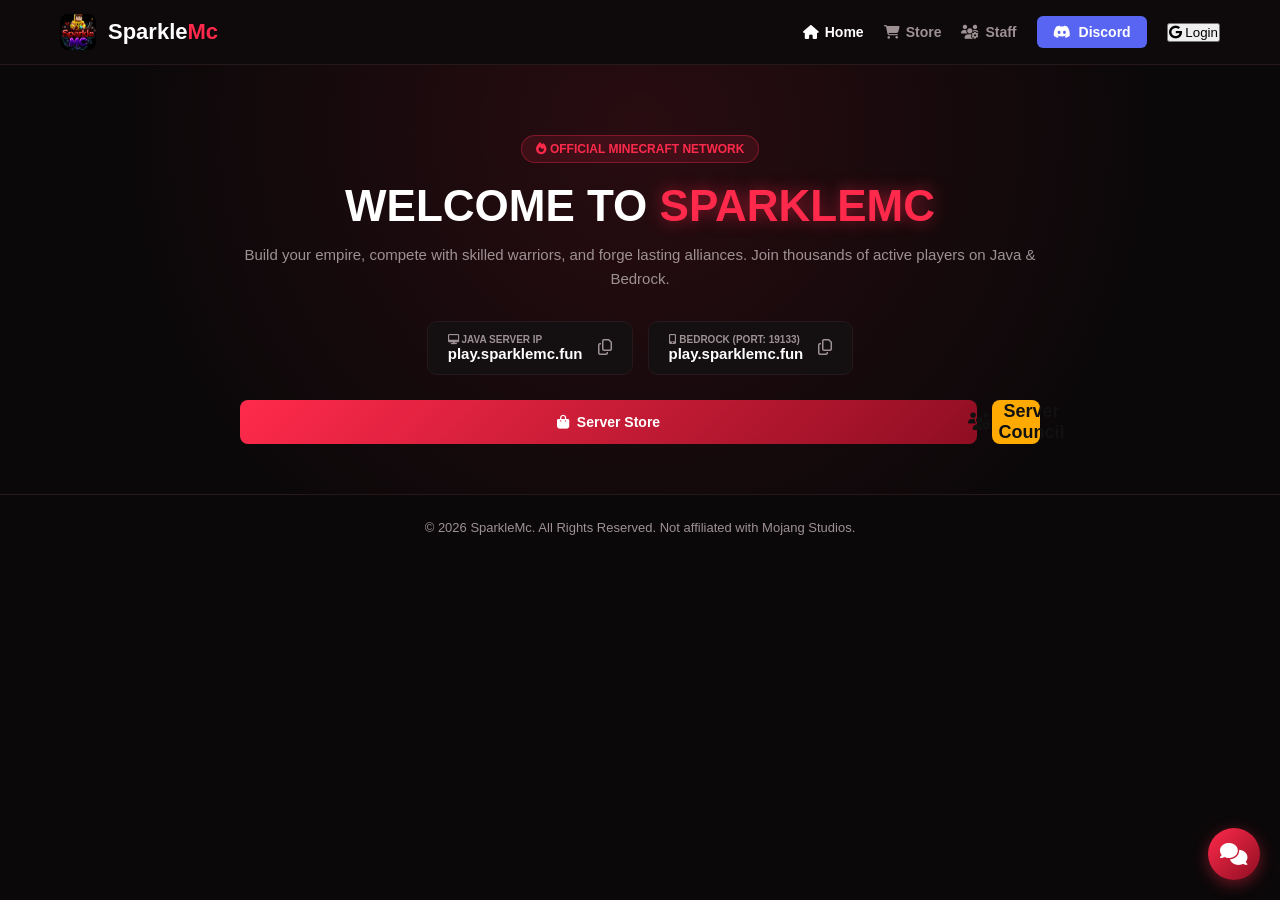
==== index.html @ 1734314d "Update index.html" ====
<!DOCTYPE html>
<html lang="en">
<head>
    <meta charset="UTF-8">
    <meta name="viewport" content="width=device-width, initial-scale=1.0">
    <title>SparkleMc</title>

    <meta name="description" content="SparkleMc is India's premier Minecraft network. Connect with an active community, battle rivals, and explore legendary realms. Join now via play.sparklemc.fun.">
    <meta property="og:type" content="website">
    <meta property="og:title" content="SparkleMc">
    <meta property="og:description" content="India's premier Minecraft network. Connect now via play.sparklemc.fun (Bedrock Port: 19133).">
    <meta property="og:image" content="https://www.sparklemc.fun/logo.png">
    <meta name="theme-color" content="#ff2a4b">

    <link rel="icon" type="image/png" sizes="32x32" href="logo.png">
    <link rel="icon" type="image/png" sizes="192x192" href="logo.png">
    <link rel="apple-touch-icon" href="logo.png">
    <link rel="shortcut icon" href="logo.png">

    <link rel="stylesheet" href="https://cdnjs.cloudflare.com/ajax/libs/font-awesome/6.4.0/css/all.min.css">
    <link rel="stylesheet" href="style.css?v=final_1.0">

    <!-- Google Identity Services -->
    <script src="https://accounts.google.com/gsi/client" async defer></script>
</head>
<body>

    <header class="site-header">
        <div class="nav-wrap">
            <a href="index.html" class="brand">
                <img src="logo.png" alt="SparkleMc" class="brand-logo" onerror="this.style.display='none'">
                <span>Sparkle<span class="highlight">Mc</span></span>
            </a>
            <nav class="nav-links">
                <a href="index.html" class="nav-link active"><i class="fas fa-home"></i> Home</a>
                <a href="store.html" class="nav-link"><i class="fas fa-shopping-cart"></i> Store</a>
                <a href="staff.html" class="nav-link"><i class="fas fa-users-cog"></i> Staff</a>
                <a href="https://discord.gg/62xxMq2NKv" target="_blank" class="nav-btn-discord">
                    <i class="fab fa-discord"></i> Discord
                </a>
                
                <!-- Google Login Button Container -->
                <div id="authContainer" class="nav-auth-wrap">
                    <button id="googleLoginBtn" class="google-auth-btn" onclick="triggerGoogleSignIn()">
                        <i class="fab fa-google"></i> Login
                    </button>
                    <div id="userProfileChip" class="user-chip" style="display: none;">
                        <img id="userAvatar" src="" alt="Avatar" class="user-chip-avatar">
                        <span id="userNameText" class="user-chip-name"></span>
                        <button class="logout-btn" onclick="logoutGoogle()" title="Logout"><i class="fas fa-sign-out-alt"></i></button>
                    </div>
                </div>
            </nav>
        </div>
    </header>

    <section class="hero-sec">
        <div class="hero-container">
            <div class="pill-badge"><i class="fas fa-fire"></i> OFFICIAL MINECRAFT NETWORK</div>
            <h1 class="hero-heading">WELCOME TO <span class="text-glow">SPARKLEMC</span></h1>
            <p class="hero-subtext">Build your empire, compete with skilled warriors, and forge lasting alliances. Join thousands of active players on Java & Bedrock.</p>

            <div class="ip-row">
                <div class="ip-card" onclick="copyIpAddress('play.sparklemc.fun', 'toastJava')">
                    <div class="ip-text">
                        <span class="platform-label"><i class="fas fa-desktop"></i> JAVA SERVER IP</span>
                        <span class="address">play.sparklemc.fun</span>
                    </div>
                    <span class="copy-icon"><i class="far fa-copy"></i></span>
                    <div id="toastJava" class="copy-alert">Copied!</div>
                </div>

                <div class="ip-card" onclick="copyIpAddress('play.sparklemc.fun:19133', 'toastBedrock')">
                    <div class="ip-text">
                        <span class="platform-label"><i class="fas fa-mobile-alt"></i> BEDROCK (PORT: 19133)</span>
                        <span class="address">play.sparklemc.fun</span>
                    </div>
                    <span class="copy-icon"><i class="far fa-copy"></i></span>
                    <div id="toastBedrock" class="copy-alert">Copied!</div>
                </div>
            </div>

            <div class="hero-cta-row">
                <a href="store.html" class="btn-purchase cta-btn"><i class="fas fa-shopping-bag"></i> Server Store</a>
                <a href="staff.html" class="btn-info cta-btn-secondary"><i class="fas fa-users-cog"></i> Server Council</a>
            </div>
        </div>
    </section>

    <!-- Global Live Public Chat (Only on Main Page) -->
    <div class="floating-chat">
        <div id="chatBox" class="chat-window">
            <div class="chat-header">
                <div class="chat-header-info">
                    <div class="online-indicator"></div>
                    <strong>Public Live Chat</strong>
                </div>
                <button class="chat-close" onclick="toggleChat()">&times;</button>
            </div>
            <div class="chat-messages" id="chatMsgs">
                <div class="chat-bubble system">Live Global Chat active. Please login with Google to participate in chat!</div>
            </div>
            
            <!-- Chat Login Prompt if not logged in -->
            <div id="chatAuthGate" class="chat-auth-gate">
                <p>Sign in with Google to send messages</p>
                <button class="google-auth-btn small-btn" onclick="triggerGoogleSignIn()">
                    <i class="fab fa-google"></i> Sign In With Google
                </button>
            </div>

            <form id="chatForm" class="chat-input-row" onsubmit="sendGlobalChat(event)" style="display: none;">
                <input type="text" id="chatInput" placeholder="Send a message to everyone..." autocomplete="off" required>
                <button type="submit"><i class="fas fa-paper-plane"></i></button>
            </form>
        </div>
        <button class="chat-toggle-btn" onclick="toggleChat()" title="Global Chat">
            <i class="fas fa-comments"></i>
        </button>
    </div>

    <footer class="site-footer">
        <p>&copy; 2026 SparkleMc. All Rights Reserved. Not affiliated with Mojang Studios.</p>
    </footer>

    <script src="https://unpkg.com/mqtt/dist/mqtt.min.js"></script>
    <script src="script.js?v=final_1.0"></script>
</body>
</html>
---- style.css ----
:root {
    --bg-dark: #0b0809;
    --bg-surface: #140f11;
    --bg-surface-light: #1c1517;
    --border-dim: #26191c;
    --crimson: #ff2a4b;
    --crimson-dark: #8f0e22;
    --gold: #ffaa00;
    --text-pure: #ffffff;
    --text-muted: #9e9194;
}

* {
    margin: 0;
    padding: 0;
    box-sizing: border-box;
    font-family: -apple-system, BlinkMacSystemFont, "Segoe UI", Roboto, Oxygen, Ubuntu, Cantarell, sans-serif;
    scroll-behavior: smooth;
}

body {
    background-color: var(--bg-dark);
    color: var(--text-pure);
    min-height: 100vh;
    overflow-x: hidden;
}

img { max-width: 100%; height: auto; display: block; }
.text-glow { color: var(--crimson); text-shadow: 0 0 16px rgba(255, 42, 75, 0.55); }
.gold-text { color: var(--gold); }

/* Header */
.site-header {
    background: rgba(15, 10, 12, 0.95);
    border-bottom: 1px solid var(--border-dim);
    position: sticky;
    top: 0;
    z-index: 1000;
    backdrop-filter: blur(10px);
}

.nav-wrap {
    max-width: 1200px;
    margin: 0 auto;
    padding: 14px 20px;
    display: flex;
    justify-content: space-between;
    align-items: center;
}

.brand {
    display: flex;
    align-items: center;
    gap: 12px;
    text-decoration: none;
    color: #fff;
    font-size: 22px;
    font-weight: 900;
}

.brand-logo { width: 36px; height: 36px; border-radius: 8px; object-fit: cover; }
.highlight { color: var(--crimson); }
.nav-links { display: flex; align-items: center; gap: 20px; }

.nav-link {
    color: var(--text-muted);
    text-decoration: none;
    font-weight: 600;
    font-size: 14px;
    display: flex;
    align-items: center;
    gap: 6px;
    transition: 0.2s;
}

.nav-link:hover, .nav-link.active { color: #fff; }

.nav-btn-discord {
    background: #5865f2;
    color: #fff;
    text-decoration: none;
    padding: 8px 16px;
    border-radius: 6px;
    font-weight: 700;
    font-size: 14px;
    display: inline-flex;
    align-items: center;
    justify-content: center;
    gap: 8px;
    transition: 0.2s;
}

.nav-btn-discord:hover { background: #4752c4; }

/* Hero */
.hero-sec {
    padding: 70px 20px 50px;
    text-align: center;
    background: radial-gradient(circle at 50% 15%, rgba(255, 42, 75, 0.12), transparent 70%);
}

.hero-container { max-width: 800px; margin: 0 auto; }

.pill-badge {
    display: inline-block;
    background: rgba(255, 42, 75, 0.12);
    color: var(--crimson);
    border: 1px solid rgba(255, 42, 75, 0.35);
    padding: 6px 14px;
    border-radius: 20px;
    font-size: 12px;
    font-weight: 800;
    margin-bottom: 18px;
}

.hero-heading { font-size: clamp(32px, 5vw, 44px); font-weight: 900; margin-bottom: 12px; }
.hero-subtext { color: var(--text-muted); font-size: 15px; line-height: 1.6; margin-bottom: 30px; }

.ip-row { display: flex; justify-content: center; gap: 15px; flex-wrap: wrap; margin-bottom: 25px; }

.ip-card {
    background: var(--bg-surface);
    border: 1px solid var(--border-dim);
    padding: 12px 20px;
    border-radius: 10px;
    display: flex;
    align-items: center;
    gap: 15px;
    cursor: pointer;
    position: relative;
    transition: 0.2s;
}

.ip-card:hover { border-color: var(--crimson); box-shadow: 0 0 15px rgba(255, 42, 75, 0.2); }
.ip-text { display: flex; flex-direction: column; text-align: left; }
.platform-label { font-size: 10px; color: var(--text-muted); font-weight: 700; }
.address { font-size: 15px; font-weight: 800; color: #fff; }
.copy-icon { color: var(--text-muted); }

.copy-alert {
    position: absolute;
    top: -24px;
    right: 12px;
    background: var(--crimson);
    color: #fff;
    font-size: 11px;
    font-weight: 800;
    padding: 2px 8px;
    border-radius: 4px;
    opacity: 0;
    pointer-events: none;
    transition: 0.2s;
}
.copy-alert.show { opacity: 1; }

.hero-cta-row { display: flex; justify-content: center; gap: 15px; }
.cta-btn { padding: 12px 26px; font-size: 15px; text-decoration: none; border-radius: 8px; }
.cta-btn-secondary {
    background: var(--bg-surface);
    border: 1px solid var(--border-dim);
    color: #fff;
    padding: 12px 24px;
    font-weight: 700;
    text-decoration: none;
    border-radius: 8px;
    display: flex;
    align-items: center;
    gap: 8px;
}
.cta-btn-secondary:hover { border-color: var(--gold); }

/* Store Section */
.store-sec { max-width: 1200px; margin: 40px auto; padding: 0 20px; }
.section-title-wrap { text-align: center; margin-bottom: 30px; }
.section-title-wrap .title { font-size: 32px; font-weight: 900; }
.section-title-wrap .subtitle { color: var(--text-muted); font-size: 14px; margin-top: 5px; }

.category-nav { display: flex; justify-content: center; gap: 8px; margin-bottom: 32px; flex-wrap: wrap; }

.cat-btn {
    background: var(--bg-surface);
    border: 1px solid var(--border-dim);
    color: var(--text-muted);
    padding: 9px 16px;
    border-radius: 8px;
    font-size: 13px;
    font-weight: 700;
    cursor: pointer;
    display: flex;
    align-items: center;
    gap: 8px;
    transition: 0.2s;
}

.cat-btn.active, .cat-btn:hover {
    background: var(--crimson-dark);
    color: #fff;
    border-color: var(--crimson);
}

.product-grid { display: grid; grid-template-columns: repeat(auto-fill, minmax(260px, 1fr)); gap: 20px; }

.product-card {
    background: var(--bg-surface);
    border: 1px solid var(--border-dim);
    border-radius: 12px;
    padding: 24px 20px;
    text-align: center;
    position: relative;
    display: flex;
    flex-direction: column;
    justify-content: space-between;
    transition: 0.2s;
}

.product-card:hover { transform: translateY(-4px); border-color: rgba(255, 42, 75, 0.4); }
.featured-border { border-color: rgba(255, 42, 75, 0.5); }
.ultimate-card { border-color: rgba(255, 170, 0, 0.5); }

.badge-tag {
    position: absolute;
    top: 12px;
    left: 12px;
    background: #2a2224;
    color: #fff;
    font-size: 10px;
    font-weight: 800;
    padding: 3px 8px;
    border-radius: 4px;
}
.tag-crimson { background: var(--crimson-dark); }
.tag-gold { background: #b8860b; }

.icon-sphere {
    width: 60px;
    height: 60px;
    margin: 10px auto 14px;
    border-radius: 12px;
    background: var(--bg-surface-light);
    display: flex;
    align-items: center;
    justify-content: center;
    font-size: 26px;
}
.icon-yellow { color: #f1c40f; }
.icon-red { color: #e74c3c; }
.icon-purple { color: #9b59b6; }
.icon-darkred { color: #c0392b; }
.icon-gold { color: #f39c12; }

.product-name { font-size: 19px; font-weight: 800; margin-bottom: 4px; }
.product-desc { font-size: 13px; color: var(--text-muted); margin-bottom: 15px; }
.product-price { font-size: 22px; font-weight: 900; margin-bottom: 16px; }
.product-price .unit { font-size: 13px; color: var(--text-muted); font-weight: 500; }

.action-btn-row { display: flex; gap: 8px; align-items: center; }

.btn-info {
    background: var(--gold);
    color: #111;
    border: none;
    border-radius: 8px;
    width: 44px;
    height: 44px;
    font-size: 18px;
    font-weight: 800;
    cursor: pointer;
    display: flex;
    align-items: center;
    justify-content: center;
}

.btn-purchase {
    flex: 1;
    background: linear-gradient(135deg, var(--crimson), var(--crimson-dark));
    color: #fff;
    border: none;
    height: 44px;
    border-radius: 8px;
    font-weight: 700;
    font-size: 14px;
    cursor: pointer;
    display: flex;
    align-items: center;
    justify-content: center;
    gap: 8px;
}

.full-width { width: 100%; }

/* Coin Box */
.coin-box { grid-column: 1 / -1; max-width: 480px; margin: 0 auto; width: 100%; }
.coin-input-wrap { text-align: left; margin: 15px 0 10px; }
.coin-input-wrap label { font-size: 12px; color: var(--text-muted); font-weight: 700; display: block; margin-bottom: 6px; }
.coin-input-wrap input { width: 100%; background: var(--bg-dark); border: 1px solid var(--border-dim); padding: 12px; border-radius: 8px; color: #fff; font-size: 16px; font-weight: 700; outline: none; }
.coin-preview { font-size: 17px; font-weight: 800; margin-bottom: 18px; }

.empty-state { grid-column: 1 / -1; text-align: center; padding: 50px 20px; background: var(--bg-surface); border: 1px dashed var(--border-dim); border-radius: 12px; }
.empty-state i { font-size: 38px; color: var(--text-muted); margin-bottom: 10px; }

/* ==================== DRACOSMP STAFF COUNCIL PAGE ==================== */
.staff-sec { max-width: 1100px; margin: 50px auto; padding: 0 20px; }
.staff-header { text-align: center; margin-bottom: 40px; }
.staff-main-title { font-size: 38px; font-weight: 900; letter-spacing: 2px; }
.staff-subtitle { color: var(--text-muted); font-size: 15px; margin-top: 8px; }

.staff-grid {
    display: grid;
    grid-template-columns: repeat(auto-fill, minmax(300px, 1fr));
    gap: 20px;
}

.staff-card {
    background: #110d0f;
    border: 1px solid var(--border-dim);
    border-radius: 14px;
    padding: 20px;
    display: flex;
    align-items: center;
    gap: 18px;
    text-decoration: none;
    color: #fff;
    transition: 0.2s ease;
    cursor: pointer;
}

.staff-card:hover {
    background: #171114;
    border-color: var(--crimson);
    transform: translateY(-3px);
    box-shadow: 0 6px 20px rgba(255, 42, 75, 0.25);
}

.staff-avatar-box {
    position: relative;
    width: 64px;
    height: 64px;
    border-radius: 12px;
    background: #1e1518;
    display: flex;
    align-items: center;
    justify-content: center;
    border: 1px solid rgba(255, 255, 255, 0.05);
}

.staff-skin-head {
    width: 52px;
    height: 52px;
    border-radius: 8px;
    image-rendering: pixelated;
}

.status-dot {
    position: absolute;
    bottom: -3px;
    right: -3px;
    width: 14px;
    height: 14px;
    border-radius: 50%;
    background: #666;
    border: 2px solid #110d0f;
}

.status-dot.online { background: #2ecc71; box-shadow: 0 0 8px #2ecc71; }

.staff-info { display: flex; flex-direction: column; text-align: left; }
.staff-name { font-size: 18px; font-weight: 800; margin-bottom: 4px; }

.staff-role {
    font-size: 11px;
    font-weight: 900;
    letter-spacing: 1px;
    text-transform: uppercase;
}

.role-owner { color: #ff3344; }
.role-coowner { color: #ff77aa; }
.role-dev { color: #a370f7; }
.role-manager { color: #f1c40f; }

.staff-handle { font-size: 12px; color: var(--text-muted); margin-top: 4px; }
.locked-card { opacity: 0.6; cursor: not-allowed; }
.locked-card:hover { transform: none; border-color: var(--border-dim); }

/* Modals */
.modal-backdrop {
    display: none;
    position: fixed;
    top: 0; left: 0; width: 100%; height: 100%;
    background: rgba(0, 0, 0, 0.85);
    backdrop-filter: blur(6px);
    z-index: 9999;
    align-items: center;
    justify-content: center;
    padding: 15px;
}

.modal-close-btn { position: absolute; top: 14px; right: 16px; background: none; border: none; color: var(--text-muted); font-size: 26px; cursor: pointer; }
.modal-close-btn:hover { color: #fff; }

.info-window, .pay-window {
    background: var(--bg-surface);
    border: 1px solid var(--border-dim);
    border-radius: 14px;
    width: 100%;
    max-width: 440px;
    padding: 24px;
    position: relative;
    max-height: 88vh;
    overflow-y: auto;
}

.info-content-scroll { max-height: 55vh; overflow-y: auto; }
.info-content-scroll h4 { font-size: 13px; color: var(--text-muted); margin: 14px 0 8px; text-transform: uppercase; }
.check-list { list-style: none; }
.check-list li { padding: 6px 0; font-size: 14px; color: #e0e0e0; border-bottom: 1px solid rgba(255, 255, 255, 0.03); position: relative; padding-left: 18px; }
.check-list li::before { content: "•"; color: var(--gold); font-size: 18px; position: absolute; left: 2px; top: -1px; }
.cmd-list li { font-family: monospace; color: #ff8585; }

.info-footer { display: flex; align-items: center; justify-content: space-between; margin-top: 20px; padding-top: 15px; border-top: 1px solid var(--border-dim); }
.info-cost { font-size: 22px; font-weight: 800; color: var(--gold); }

/* QR & Ticket Form */
.pay-modal-title { font-size: 22px; margin-bottom: 4px; }
.pay-modal-sub { font-size: 13px; color: var(--text-muted); margin-bottom: 15px; }
.qr-container { margin-bottom: 15px; }
.qr-code-img { width: 170px !important; height: 170px !important; border-radius: 8px; border: 2px solid var(--crimson); padding: 4px; background: #fff; margin: 0 auto 10px; }
.upi-id-pill { font-size: 13px; color: var(--text-muted); background: var(--bg-dark); padding: 4px 10px; border-radius: 4px; display: inline-block; }
.payable-badge { margin-top: 8px; font-size: 16px; font-weight: 800; color: var(--crimson); }

.order-form { text-align: left; margin-top: 15px; }
.form-group { margin-bottom: 12px; }
.form-group label { display: block; font-size: 12px; color: var(--text-muted); margin-bottom: 5px; font-weight: 700; }
.form-group input { width: 100%; background: var(--bg-dark); border: 1px solid var(--border-dim); padding: 10px 12px; border-radius: 6px; color: #fff; font-size: 14px; outline: none; }
.form-group input:focus { border-color: var(--crimson); }

.status-icon { font-size: 44px; margin-bottom: 12px; text-align: center; }
.status-msg { color: var(--text-muted); font-size: 13px; line-height: 1.5; margin: 10px 0 15px; text-align: center; }
.order-summary-box { background: var(--bg-dark); border: 1px solid var(--border-dim); border-radius: 8px; padding: 12px 14px; font-size: 13px; margin-bottom: 15px; }
.order-summary-box div { display: flex; justify-content: space-between; padding: 4px 0; }
.tag-pending { background: #ff9800; color: #000; font-size: 10px; font-weight: 800; padding: 2px 6px; border-radius: 4px; }

/* Real-Time Live Chat */
.floating-chat { position: fixed; bottom: 20px; right: 20px; z-index: 999; }
.chat-toggle-btn { background: linear-gradient(135deg, var(--crimson), var(--crimson-dark)); border: none; width: 52px; height: 52px; border-radius: 50%; color: #fff; font-size: 22px; cursor: pointer; box-shadow: 0 4px 15px rgba(255, 42, 75, 0.4); display: flex; align-items: center; justify-content: center; }
.chat-window { display: none; position: absolute; bottom: 65px; right: 0; width: 330px; height: 420px; background: var(--bg-surface); border: 1px solid var(--border-dim); border-radius: 12px; box-shadow: 0 10px 30px rgba(0,0,0,0.85); flex-direction: column; overflow: hidden; }
.chat-header { background: var(--bg-surface-light); border-bottom: 1px solid var(--border-dim); padding: 12px 15px; display: flex; justify-content: space-between; align-items: center; }
.chat-header-info { display: flex; align-items: center; gap: 8px; font-size: 13px; }
.online-indicator { width: 8px; height: 8px; background: #2ecc71; border-radius: 50%; box-shadow: 0 0 6px #2ecc71; }
.chat-close { background: none; border: none; color: var(--text-muted); font-size: 20px; cursor: pointer; }
.chat-messages { flex: 1; padding: 12px; overflow-y: auto; display: flex; flex-direction: column; gap: 8px; font-size: 13px; }
.chat-bubble { max-width: 90%; padding: 8px 12px; border-radius: 8px; line-height: 1.4; word-break: break-word; }
.chat-bubble.system { background: rgba(255, 170, 0, 0.1); border: 1px solid rgba(255, 170, 0, 0.3); color: var(--gold); font-size: 11px; align-self: center; text-align: center; }
.chat-bubble.msg { background: var(--bg-surface-light); color: #fff; align-self: flex-start; }
.chat-bubble.mine { background: var(--crimson); color: #fff; align-self: flex-end; }
.chat-bubble .sender { font-size: 11px; font-weight: 800; color: #ffaa00; display: block; margin-bottom: 2px; }
.chat-input-row { display: flex; border-top: 1px solid var(--border-dim); background: var(--bg-dark); }
.chat-input-row input { background: none; border: none; padding: 10px 10px; color: #fff; font-size: 13px; outline: none; }
.chat-input-row button { background: none; border: none; color: var(--crimson); padding: 0 14px; cursor: pointer; }

.site-footer { text-align: center; padding: 25px; border-top: 1px solid var(--border-dim); color: var(--text-muted); font-size: 13px; }
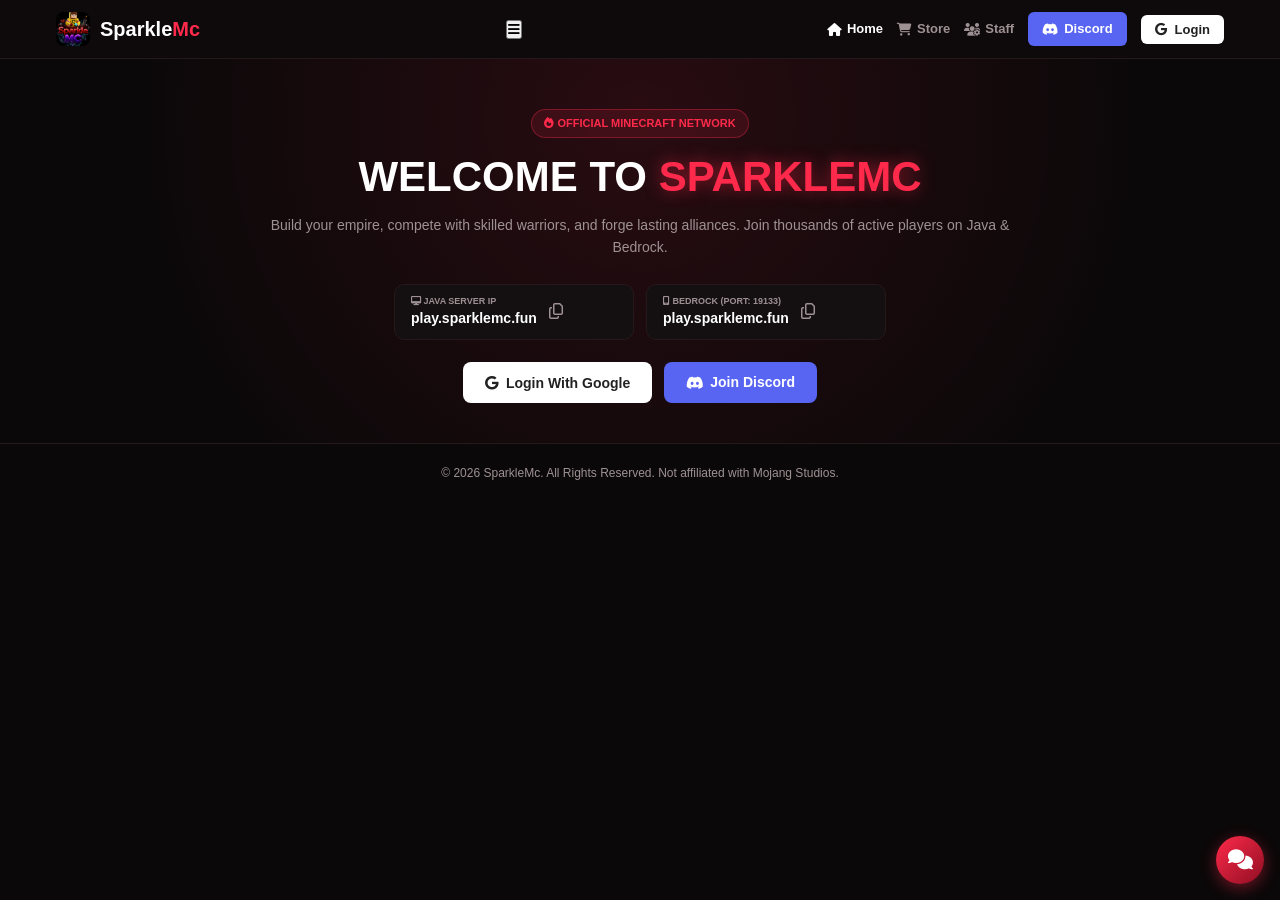
==== commit 26fe2442: "Update index.html" ====
--- a/index.html
+++ b/index.html
@@ -18,10 +18,7 @@
     <link rel="shortcut icon" href="logo.png">
 
     <link rel="stylesheet" href="https://cdnjs.cloudflare.com/ajax/libs/font-awesome/6.4.0/css/all.min.css">
-    <link rel="stylesheet" href="style.css?v=final_1.0">
-
-    <!-- Google Identity Services -->
-    <script src="https://accounts.google.com/gsi/client" async defer></script>
+    <link rel="stylesheet" href="style.css?v=final_2.0">
 </head>
 <body>
 
@@ -31,15 +28,20 @@
                 <img src="logo.png" alt="SparkleMc" class="brand-logo" onerror="this.style.display='none'">
                 <span>Sparkle<span class="highlight">Mc</span></span>
             </a>
-            <nav class="nav-links">
+
+            <!-- 3 Lines Hamburger Menu Button for Mobile -->
+            <button class="nav-toggle-btn" onclick="toggleMobileNav()" aria-label="Toggle Navigation">
+                <i class="fas fa-bars"></i>
+            </button>
+
+            <nav class="nav-links" id="navLinks">
                 <a href="index.html" class="nav-link active"><i class="fas fa-home"></i> Home</a>
                 <a href="store.html" class="nav-link"><i class="fas fa-shopping-cart"></i> Store</a>
                 <a href="staff.html" class="nav-link"><i class="fas fa-users-cog"></i> Staff</a>
                 <a href="https://discord.gg/62xxMq2NKv" target="_blank" class="nav-btn-discord">
                     <i class="fab fa-discord"></i> Discord
                 </a>
-                
-                <!-- Google Login Button Container -->
+
                 <div id="authContainer" class="nav-auth-wrap">
                     <button id="googleLoginBtn" class="google-auth-btn" onclick="triggerGoogleSignIn()">
                         <i class="fab fa-google"></i> Login
@@ -80,14 +82,19 @@
                 </div>
             </div>
 
+            <!-- Replaced Buttons: Login & Discord -->
             <div class="hero-cta-row">
-                <a href="store.html" class="btn-purchase cta-btn"><i class="fas fa-shopping-bag"></i> Server Store</a>
-                <a href="staff.html" class="btn-info cta-btn-secondary"><i class="fas fa-users-cog"></i> Server Council</a>
+                <button onclick="triggerGoogleSignIn()" class="google-auth-btn cta-btn">
+                    <i class="fab fa-google"></i> Login With Google
+                </button>
+                <a href="https://discord.gg/62xxMq2NKv" target="_blank" class="nav-btn-discord cta-btn">
+                    <i class="fab fa-discord"></i> Join Discord
+                </a>
             </div>
         </div>
     </section>
 
-    <!-- Global Live Public Chat (Only on Main Page) -->
+    <!-- Global Live Public Chat -->
     <div class="floating-chat">
         <div id="chatBox" class="chat-window">
             <div class="chat-header">
@@ -101,7 +108,6 @@
                 <div class="chat-bubble system">Live Global Chat active. Please login with Google to participate in chat!</div>
             </div>
             
-            <!-- Chat Login Prompt if not logged in -->
             <div id="chatAuthGate" class="chat-auth-gate">
                 <p>Sign in with Google to send messages</p>
                 <button class="google-auth-btn small-btn" onclick="triggerGoogleSignIn()">
@@ -119,11 +125,35 @@
         </button>
     </div>
 
+    <!-- Login Modal (Prompt Fallback) -->
+    <div id="loginModal" class="modal-backdrop">
+        <div class="pay-window auth-modal-box">
+            <button class="modal-close-btn" onclick="closeLoginModal()">&times;</button>
+            <i class="fab fa-google auth-big-icon"></i>
+            <h3 class="pay-modal-title">Sign In With Google</h3>
+            <p class="pay-modal-sub">Enter your details below to sync your profile across Chat and Store purchases.</p>
+            <form onsubmit="handleManualAuth(event)" class="order-form">
+                <div class="form-group">
+                    <label>Player Name / Minecraft IGN:</label>
+                    <input type="text" id="authNameInput" placeholder="e.g. FZBOY" required>
+                </div>
+                <div class="form-group">
+                    <label>Google Account Email Address:</label>
+                    <input type="email" id="authEmailInput" placeholder="e.g. yourname@gmail.com" required>
+                </div>
+                <button type="submit" class="btn-purchase full-width">
+                    <i class="fas fa-check-circle"></i> Complete Sign In
+                </button>
+            </form>
+        </div>
+    </div>
+
     <footer class="site-footer">
         <p>&copy; 2026 SparkleMc. All Rights Reserved. Not affiliated with Mojang Studios.</p>
     </footer>
 
     <script src="https://unpkg.com/mqtt/dist/mqtt.min.js"></script>
-    <script src="script.js?v=final_1.0"></script>
+    <script src="script.js?v=final_2.0"></script>
 </body>
-</html>
+    </html>
+    
--- a/style.css
+++ b/style.css
@@ -23,13 +23,14 @@
     color: var(--text-pure);
     min-height: 100vh;
     overflow-x: hidden;
+    line-height: 1.5;
 }
 
 img { max-width: 100%; height: auto; display: block; }
 .text-glow { color: var(--crimson); text-shadow: 0 0 16px rgba(255, 42, 75, 0.55); }
 .gold-text { color: var(--gold); }
 
-/* Header */
+/* Header & Navigation */
 .site-header {
     background: rgba(15, 10, 12, 0.95);
     border-bottom: 1px solid var(--border-dim);
@@ -42,34 +43,36 @@
 .nav-wrap {
     max-width: 1200px;
     margin: 0 auto;
-    padding: 14px 20px;
+    padding: 12px 16px;
     display: flex;
     justify-content: space-between;
     align-items: center;
+    flex-wrap: wrap;
+    gap: 10px;
 }
 
 .brand {
     display: flex;
     align-items: center;
-    gap: 12px;
+    gap: 10px;
     text-decoration: none;
     color: #fff;
-    font-size: 22px;
+    font-size: 20px;
     font-weight: 900;
 }
 
-.brand-logo { width: 36px; height: 36px; border-radius: 8px; object-fit: cover; }
+.brand-logo { width: 34px; height: 34px; border-radius: 8px; object-fit: cover; }
 .highlight { color: var(--crimson); }
-.nav-links { display: flex; align-items: center; gap: 20px; }
+.nav-links { display: flex; align-items: center; gap: 14px; flex-wrap: wrap; }
 
 .nav-link {
     color: var(--text-muted);
     text-decoration: none;
     font-weight: 600;
-    font-size: 14px;
-    display: flex;
-    align-items: center;
-    gap: 6px;
+    font-size: 13px;
+    display: flex;
+    align-items: center;
+    gap: 5px;
     transition: 0.2s;
 }
 
@@ -79,22 +82,56 @@
     background: #5865f2;
     color: #fff;
     text-decoration: none;
-    padding: 8px 16px;
+    padding: 7px 14px;
     border-radius: 6px;
     font-weight: 700;
-    font-size: 14px;
+    font-size: 13px;
     display: inline-flex;
     align-items: center;
     justify-content: center;
+    gap: 6px;
+    transition: 0.2s;
+}
+
+.nav-btn-discord:hover { background: #4752c4; }
+
+/* Google Auth Buttons */
+.google-auth-btn {
+    background: #fff;
+    color: #222;
+    border: none;
+    padding: 7px 14px;
+    border-radius: 6px;
+    font-size: 13px;
+    font-weight: 700;
+    cursor: pointer;
+    display: inline-flex;
+    align-items: center;
     gap: 8px;
     transition: 0.2s;
 }
 
-.nav-btn-discord:hover { background: #4752c4; }
-
-/* Hero */
+.google-auth-btn:hover { background: #e0e0e0; }
+.small-btn { padding: 6px 12px; font-size: 12px; }
+
+.user-chip {
+    display: flex;
+    align-items: center;
+    gap: 8px;
+    background: var(--bg-surface-light);
+    border: 1px solid var(--border-dim);
+    padding: 4px 10px;
+    border-radius: 20px;
+}
+
+.user-chip-avatar { width: 24px; height: 24px; border-radius: 50%; }
+.user-chip-name { font-size: 12px; font-weight: 700; max-width: 90px; overflow: hidden; text-overflow: ellipsis; white-space: nowrap; }
+.logout-btn { background: none; border: none; color: var(--text-muted); cursor: pointer; font-size: 12px; }
+.logout-btn:hover { color: var(--crimson); }
+
+/* Hero Section */
 .hero-sec {
-    padding: 70px 20px 50px;
+    padding: 50px 16px 40px;
     text-align: center;
     background: radial-gradient(circle at 50% 15%, rgba(255, 42, 75, 0.12), transparent 70%);
 }
@@ -106,46 +143,47 @@
     background: rgba(255, 42, 75, 0.12);
     color: var(--crimson);
     border: 1px solid rgba(255, 42, 75, 0.35);
-    padding: 6px 14px;
+    padding: 5px 12px;
     border-radius: 20px;
-    font-size: 12px;
+    font-size: 11px;
     font-weight: 800;
-    margin-bottom: 18px;
-}
-
-.hero-heading { font-size: clamp(32px, 5vw, 44px); font-weight: 900; margin-bottom: 12px; }
-.hero-subtext { color: var(--text-muted); font-size: 15px; line-height: 1.6; margin-bottom: 30px; }
-
-.ip-row { display: flex; justify-content: center; gap: 15px; flex-wrap: wrap; margin-bottom: 25px; }
+    margin-bottom: 14px;
+}
+
+.hero-heading { font-size: clamp(26px, 6vw, 42px); font-weight: 900; margin-bottom: 12px; line-height: 1.2; }
+.hero-subtext { color: var(--text-muted); font-size: 14px; line-height: 1.6; margin-bottom: 25px; padding: 0 10px; }
+
+.ip-row { display: flex; justify-content: center; gap: 12px; flex-wrap: wrap; margin-bottom: 22px; }
 
 .ip-card {
     background: var(--bg-surface);
     border: 1px solid var(--border-dim);
-    padding: 12px 20px;
+    padding: 10px 16px;
     border-radius: 10px;
     display: flex;
     align-items: center;
-    gap: 15px;
+    gap: 12px;
     cursor: pointer;
     position: relative;
     transition: 0.2s;
+    min-width: 240px;
 }
 
 .ip-card:hover { border-color: var(--crimson); box-shadow: 0 0 15px rgba(255, 42, 75, 0.2); }
 .ip-text { display: flex; flex-direction: column; text-align: left; }
-.platform-label { font-size: 10px; color: var(--text-muted); font-weight: 700; }
-.address { font-size: 15px; font-weight: 800; color: #fff; }
+.platform-label { font-size: 9px; color: var(--text-muted); font-weight: 700; }
+.address { font-size: 14px; font-weight: 800; color: #fff; }
 .copy-icon { color: var(--text-muted); }
 
 .copy-alert {
     position: absolute;
-    top: -24px;
+    top: -22px;
     right: 12px;
     background: var(--crimson);
     color: #fff;
-    font-size: 11px;
+    font-size: 10px;
     font-weight: 800;
-    padding: 2px 8px;
+    padding: 2px 6px;
     border-radius: 4px;
     opacity: 0;
     pointer-events: none;
@@ -153,42 +191,42 @@
 }
 .copy-alert.show { opacity: 1; }
 
-.hero-cta-row { display: flex; justify-content: center; gap: 15px; }
-.cta-btn { padding: 12px 26px; font-size: 15px; text-decoration: none; border-radius: 8px; }
+.hero-cta-row { display: flex; justify-content: center; gap: 12px; flex-wrap: wrap; }
+.cta-btn { padding: 10px 22px; font-size: 14px; text-decoration: none; border-radius: 8px; }
 .cta-btn-secondary {
     background: var(--bg-surface);
     border: 1px solid var(--border-dim);
     color: #fff;
-    padding: 12px 24px;
+    padding: 10px 20px;
     font-weight: 700;
+    font-size: 14px;
     text-decoration: none;
     border-radius: 8px;
-    display: flex;
+    display: inline-flex;
     align-items: center;
     gap: 8px;
 }
-.cta-btn-secondary:hover { border-color: var(--gold); }
 
 /* Store Section */
-.store-sec { max-width: 1200px; margin: 40px auto; padding: 0 20px; }
-.section-title-wrap { text-align: center; margin-bottom: 30px; }
-.section-title-wrap .title { font-size: 32px; font-weight: 900; }
-.section-title-wrap .subtitle { color: var(--text-muted); font-size: 14px; margin-top: 5px; }
-
-.category-nav { display: flex; justify-content: center; gap: 8px; margin-bottom: 32px; flex-wrap: wrap; }
+.store-sec { max-width: 1200px; margin: 30px auto; padding: 0 16px; }
+.section-title-wrap { text-align: center; margin-bottom: 25px; }
+.section-title-wrap .title { font-size: 28px; font-weight: 900; }
+.section-title-wrap .subtitle { color: var(--text-muted); font-size: 13px; margin-top: 4px; }
+
+.category-nav { display: flex; justify-content: center; gap: 6px; margin-bottom: 25px; flex-wrap: wrap; }
 
 .cat-btn {
     background: var(--bg-surface);
     border: 1px solid var(--border-dim);
     color: var(--text-muted);
-    padding: 9px 16px;
+    padding: 8px 14px;
     border-radius: 8px;
-    font-size: 13px;
+    font-size: 12px;
     font-weight: 700;
     cursor: pointer;
     display: flex;
     align-items: center;
-    gap: 8px;
+    gap: 6px;
     transition: 0.2s;
 }
 
@@ -198,13 +236,13 @@
     border-color: var(--crimson);
 }
 
-.product-grid { display: grid; grid-template-columns: repeat(auto-fill, minmax(260px, 1fr)); gap: 20px; }
+.product-grid { display: grid; grid-template-columns: repeat(auto-fill, minmax(250px, 1fr)); gap: 16px; }
 
 .product-card {
     background: var(--bg-surface);
     border: 1px solid var(--border-dim);
     border-radius: 12px;
-    padding: 24px 20px;
+    padding: 20px 16px;
     text-align: center;
     position: relative;
     display: flex;
@@ -213,34 +251,34 @@
     transition: 0.2s;
 }
 
-.product-card:hover { transform: translateY(-4px); border-color: rgba(255, 42, 75, 0.4); }
+.product-card:hover { transform: translateY(-3px); border-color: rgba(255, 42, 75, 0.4); }
 .featured-border { border-color: rgba(255, 42, 75, 0.5); }
 .ultimate-card { border-color: rgba(255, 170, 0, 0.5); }
 
 .badge-tag {
     position: absolute;
-    top: 12px;
-    left: 12px;
+    top: 10px;
+    left: 10px;
     background: #2a2224;
     color: #fff;
-    font-size: 10px;
+    font-size: 9px;
     font-weight: 800;
-    padding: 3px 8px;
+    padding: 2px 7px;
     border-radius: 4px;
 }
 .tag-crimson { background: var(--crimson-dark); }
 .tag-gold { background: #b8860b; }
 
 .icon-sphere {
-    width: 60px;
-    height: 60px;
-    margin: 10px auto 14px;
+    width: 54px;
+    height: 54px;
+    margin: 8px auto 12px;
     border-radius: 12px;
     background: var(--bg-surface-light);
     display: flex;
     align-items: center;
     justify-content: center;
-    font-size: 26px;
+    font-size: 22px;
 }
 .icon-yellow { color: #f1c40f; }
 .icon-red { color: #e74c3c; }
@@ -248,10 +286,10 @@
 .icon-darkred { color: #c0392b; }
 .icon-gold { color: #f39c12; }
 
-.product-name { font-size: 19px; font-weight: 800; margin-bottom: 4px; }
-.product-desc { font-size: 13px; color: var(--text-muted); margin-bottom: 15px; }
-.product-price { font-size: 22px; font-weight: 900; margin-bottom: 16px; }
-.product-price .unit { font-size: 13px; color: var(--text-muted); font-weight: 500; }
+.product-name { font-size: 18px; font-weight: 800; margin-bottom: 4px; }
+.product-desc { font-size: 12px; color: var(--text-muted); margin-bottom: 12px; }
+.product-price { font-size: 20px; font-weight: 900; margin-bottom: 14px; }
+.product-price .unit { font-size: 12px; color: var(--text-muted); font-weight: 500; }
 
 .action-btn-row { display: flex; gap: 8px; align-items: center; }
 
@@ -260,9 +298,9 @@
     color: #111;
     border: none;
     border-radius: 8px;
-    width: 44px;
-    height: 44px;
-    font-size: 18px;
+    width: 42px;
+    height: 42px;
+    font-size: 16px;
     font-weight: 800;
     cursor: pointer;
     display: flex;
@@ -275,49 +313,49 @@
     background: linear-gradient(135deg, var(--crimson), var(--crimson-dark));
     color: #fff;
     border: none;
-    height: 44px;
+    height: 42px;
     border-radius: 8px;
     font-weight: 700;
-    font-size: 14px;
+    font-size: 13px;
     cursor: pointer;
     display: flex;
     align-items: center;
     justify-content: center;
-    gap: 8px;
+    gap: 6px;
 }
 
 .full-width { width: 100%; }
 
-/* Coin Box */
-.coin-box { grid-column: 1 / -1; max-width: 480px; margin: 0 auto; width: 100%; }
-.coin-input-wrap { text-align: left; margin: 15px 0 10px; }
-.coin-input-wrap label { font-size: 12px; color: var(--text-muted); font-weight: 700; display: block; margin-bottom: 6px; }
-.coin-input-wrap input { width: 100%; background: var(--bg-dark); border: 1px solid var(--border-dim); padding: 12px; border-radius: 8px; color: #fff; font-size: 16px; font-weight: 700; outline: none; }
-.coin-preview { font-size: 17px; font-weight: 800; margin-bottom: 18px; }
-
-.empty-state { grid-column: 1 / -1; text-align: center; padding: 50px 20px; background: var(--bg-surface); border: 1px dashed var(--border-dim); border-radius: 12px; }
-.empty-state i { font-size: 38px; color: var(--text-muted); margin-bottom: 10px; }
-
-/* ==================== DRACOSMP STAFF COUNCIL PAGE ==================== */
-.staff-sec { max-width: 1100px; margin: 50px auto; padding: 0 20px; }
-.staff-header { text-align: center; margin-bottom: 40px; }
-.staff-main-title { font-size: 38px; font-weight: 900; letter-spacing: 2px; }
-.staff-subtitle { color: var(--text-muted); font-size: 15px; margin-top: 8px; }
+/* Coin Card */
+.coin-box { grid-column: 1 / -1; max-width: 440px; margin: 0 auto; width: 100%; }
+.coin-input-wrap { text-align: left; margin: 12px 0 10px; }
+.coin-input-wrap label { font-size: 11px; color: var(--text-muted); font-weight: 700; display: block; margin-bottom: 5px; }
+.coin-input-wrap input { width: 100%; background: var(--bg-dark); border: 1px solid var(--border-dim); padding: 10px; border-radius: 8px; color: #fff; font-size: 15px; font-weight: 700; outline: none; }
+.coin-preview { font-size: 16px; font-weight: 800; margin-bottom: 16px; }
+
+.empty-state { grid-column: 1 / -1; text-align: center; padding: 40px 16px; background: var(--bg-surface); border: 1px dashed var(--border-dim); border-radius: 12px; }
+.empty-state i { font-size: 34px; color: var(--text-muted); margin-bottom: 10px; }
+
+/* Council Staff Page */
+.staff-sec { max-width: 1100px; margin: 40px auto; padding: 0 16px; }
+.staff-header { text-align: center; margin-bottom: 35px; }
+.staff-main-title { font-size: 34px; font-weight: 900; letter-spacing: 2px; }
+.staff-subtitle { color: var(--text-muted); font-size: 14px; margin-top: 6px; }
 
 .staff-grid {
     display: grid;
-    grid-template-columns: repeat(auto-fill, minmax(300px, 1fr));
-    gap: 20px;
+    grid-template-columns: repeat(auto-fill, minmax(280px, 1fr));
+    gap: 16px;
 }
 
 .staff-card {
     background: #110d0f;
     border: 1px solid var(--border-dim);
     border-radius: 14px;
-    padding: 20px;
-    display: flex;
-    align-items: center;
-    gap: 18px;
+    padding: 18px;
+    display: flex;
+    align-items: center;
+    gap: 16px;
     text-decoration: none;
     color: #fff;
     transition: 0.2s ease;
@@ -327,58 +365,52 @@
 .staff-card:hover {
     background: #171114;
     border-color: var(--crimson);
-    transform: translateY(-3px);
+    transform: translateY(-2px);
     box-shadow: 0 6px 20px rgba(255, 42, 75, 0.25);
 }
 
 .staff-avatar-box {
     position: relative;
-    width: 64px;
-    height: 64px;
+    width: 58px;
+    height: 58px;
     border-radius: 12px;
     background: #1e1518;
     display: flex;
     align-items: center;
     justify-content: center;
-    border: 1px solid rgba(255, 255, 255, 0.05);
+    flex-shrink: 0;
 }
 
 .staff-skin-head {
-    width: 52px;
-    height: 52px;
+    width: 48px;
+    height: 48px;
     border-radius: 8px;
     image-rendering: pixelated;
 }
 
 .status-dot {
     position: absolute;
-    bottom: -3px;
-    right: -3px;
-    width: 14px;
-    height: 14px;
+    bottom: -2px;
+    right: -2px;
+    width: 12px;
+    height: 12px;
     border-radius: 50%;
     background: #666;
     border: 2px solid #110d0f;
 }
 
-.status-dot.online { background: #2ecc71; box-shadow: 0 0 8px #2ecc71; }
+.status-dot.online { background: #2ecc71; box-shadow: 0 0 6px #2ecc71; }
 
 .staff-info { display: flex; flex-direction: column; text-align: left; }
-.staff-name { font-size: 18px; font-weight: 800; margin-bottom: 4px; }
-
-.staff-role {
-    font-size: 11px;
-    font-weight: 900;
-    letter-spacing: 1px;
-    text-transform: uppercase;
-}
+.staff-name { font-size: 17px; font-weight: 800; margin-bottom: 2px; }
+.staff-role { font-size: 10px; font-weight: 900; letter-spacing: 1px; text-transform: uppercase; }
 
 .role-owner { color: #ff3344; }
 .role-coowner { color: #ff77aa; }
 .role-dev { color: #a370f7; }
 .role-manager { color: #f1c40f; }
 
-.staff-handle { font-size: 12px; color: var(--text-muted); margin-top: 4px; }
+.staff-handle { font-size: 12px; color: var(--text-muted); margin-top: 3px; }
 .locked-card { opacity: 0.6; cursor: not-allowed; }
 .locked-card:hover { transform: none; border-color: var(--border-dim); }
 
@@ -392,10 +424,10 @@
     z-index: 9999;
     align-items: center;
     justify-content: center;
-    padding: 15px;
-}
-
-.modal-close-btn { position: absolute; top: 14px; right: 16px; background: none; border: none; color: var(--text-muted); font-size: 26px; cursor: pointer; }
+    padding: 12px;
+}
+
+.modal-close-btn { position: absolute; top: 12px; right: 14px; background: none; border: none; color: var(--text-muted); font-size: 24px; cursor: pointer; }
 .modal-close-btn:hover { color: #fff; }
 
 .info-window, .pay-window {
@@ -403,60 +435,77 @@
     border: 1px solid var(--border-dim);
     border-radius: 14px;
     width: 100%;
-    max-width: 440px;
-    padding: 24px;
+    max-width: 420px;
+    padding: 20px;
     position: relative;
     max-height: 88vh;
     overflow-y: auto;
 }
 
-.info-content-scroll { max-height: 55vh; overflow-y: auto; }
-.info-content-scroll h4 { font-size: 13px; color: var(--text-muted); margin: 14px 0 8px; text-transform: uppercase; }
+.info-content-scroll { max-height: 52vh; overflow-y: auto; }
+.info-content-scroll h4 { font-size: 12px; color: var(--text-muted); margin: 12px 0 6px; text-transform: uppercase; }
 .check-list { list-style: none; }
-.check-list li { padding: 6px 0; font-size: 14px; color: #e0e0e0; border-bottom: 1px solid rgba(255, 255, 255, 0.03); position: relative; padding-left: 18px; }
-.check-list li::before { content: "•"; color: var(--gold); font-size: 18px; position: absolute; left: 2px; top: -1px; }
+.check-list li { padding: 5px 0; font-size: 13px; color: #e0e0e0; border-bottom: 1px solid rgba(255, 255, 255, 0.03); position: relative; padding-left: 16px; }
+.check-list li::before { content: "•"; color: var(--gold); font-size: 16px; position: absolute; left: 2px; top: -1px; }
 .cmd-list li { font-family: monospace; color: #ff8585; }
 
-.info-footer { display: flex; align-items: center; justify-content: space-between; margin-top: 20px; padding-top: 15px; border-top: 1px solid var(--border-dim); }
-.info-cost { font-size: 22px; font-weight: 800; color: var(--gold); }
+.info-footer { display: flex; align-items: center; justify-content: space-between; margin-top: 18px; padding-top: 14px; border-top: 1px solid var(--border-dim); }
+.info-cost { font-size: 20px; font-weight: 800; color: var(--gold); }
 
 /* QR & Ticket Form */
-.pay-modal-title { font-size: 22px; margin-bottom: 4px; }
-.pay-modal-sub { font-size: 13px; color: var(--text-muted); margin-bottom: 15px; }
-.qr-container { margin-bottom: 15px; }
-.qr-code-img { width: 170px !important; height: 170px !important; border-radius: 8px; border: 2px solid var(--crimson); padding: 4px; background: #fff; margin: 0 auto 10px; }
-.upi-id-pill { font-size: 13px; color: var(--text-muted); background: var(--bg-dark); padding: 4px 10px; border-radius: 4px; display: inline-block; }
-.payable-badge { margin-top: 8px; font-size: 16px; font-weight: 800; color: var(--crimson); }
-
-.order-form { text-align: left; margin-top: 15px; }
-.form-group { margin-bottom: 12px; }
-.form-group label { display: block; font-size: 12px; color: var(--text-muted); margin-bottom: 5px; font-weight: 700; }
-.form-group input { width: 100%; background: var(--bg-dark); border: 1px solid var(--border-dim); padding: 10px 12px; border-radius: 6px; color: #fff; font-size: 14px; outline: none; }
+.pay-modal-title { font-size: 20px; margin-bottom: 4px; }
+.pay-modal-sub { font-size: 13px; color: var(--text-muted); margin-bottom: 12px; }
+.verified-user-badge { font-size: 12px; color: var(--text-muted); background: var(--bg-dark); padding: 4px 10px; border-radius: 6px; margin-bottom: 12px; display: inline-block; }
+
+.qr-container { margin-bottom: 14px; }
+.qr-code-img { width: 160px !important; height: 160px !important; border-radius: 8px; border: 2px solid var(--crimson); padding: 4px; background: #fff; margin: 0 auto 8px; }
+.upi-id-pill { font-size: 12px; color: var(--text-muted); background: var(--bg-dark); padding: 4px 10px; border-radius: 4px; display: inline-block; }
+.payable-badge { margin-top: 6px; font-size: 15px; font-weight: 800; color: var(--crimson); }
+
+.order-form { text-align: left; margin-top: 12px; }
+.form-group { margin-bottom: 10px; }
+.form-group label { display: block; font-size: 11px; color: var(--text-muted); margin-bottom: 4px; font-weight: 700; }
+.form-group input { width: 100%; background: var(--bg-dark); border: 1px solid var(--border-dim); padding: 9px 12px; border-radius: 6px; color: #fff; font-size: 13px; outline: none; }
 .form-group input:focus { border-color: var(--crimson); }
 
-.status-icon { font-size: 44px; margin-bottom: 12px; text-align: center; }
-.status-msg { color: var(--text-muted); font-size: 13px; line-height: 1.5; margin: 10px 0 15px; text-align: center; }
-.order-summary-box { background: var(--bg-dark); border: 1px solid var(--border-dim); border-radius: 8px; padding: 12px 14px; font-size: 13px; margin-bottom: 15px; }
-.order-summary-box div { display: flex; justify-content: space-between; padding: 4px 0; }
+.status-icon { font-size: 40px; margin-bottom: 10px; text-align: center; }
+.status-msg { color: var(--text-muted); font-size: 12px; line-height: 1.5; margin: 8px 0 12px; text-align: center; }
+.order-summary-box { background: var(--bg-dark); border: 1px solid var(--border-dim); border-radius: 8px; padding: 10px 12px; font-size: 12px; margin-bottom: 14px; }
+.order-summary-box div { display: flex; justify-content: space-between; padding: 3px 0; }
 .tag-pending { background: #ff9800; color: #000; font-size: 10px; font-weight: 800; padding: 2px 6px; border-radius: 4px; }
 
 /* Real-Time Live Chat */
-.floating-chat { position: fixed; bottom: 20px; right: 20px; z-index: 999; }
-.chat-toggle-btn { background: linear-gradient(135deg, var(--crimson), var(--crimson-dark)); border: none; width: 52px; height: 52px; border-radius: 50%; color: #fff; font-size: 22px; cursor: pointer; box-shadow: 0 4px 15px rgba(255, 42, 75, 0.4); display: flex; align-items: center; justify-content: center; }
-.chat-window { display: none; position: absolute; bottom: 65px; right: 0; width: 330px; height: 420px; background: var(--bg-surface); border: 1px solid var(--border-dim); border-radius: 12px; box-shadow: 0 10px 30px rgba(0,0,0,0.85); flex-direction: column; overflow: hidden; }
-.chat-header { background: var(--bg-surface-light); border-bottom: 1px solid var(--border-dim); padding: 12px 15px; display: flex; justify-content: space-between; align-items: center; }
-.chat-header-info { display: flex; align-items: center; gap: 8px; font-size: 13px; }
+.floating-chat { position: fixed; bottom: 16px; right: 16px; z-index: 999; }
+.chat-toggle-btn { background: linear-gradient(135deg, var(--crimson), var(--crimson-dark)); border: none; width: 48px; height: 48px; border-radius: 50%; color: #fff; font-size: 20px; cursor: pointer; box-shadow: 0 4px 15px rgba(255, 42, 75, 0.4); display: flex; align-items: center; justify-content: center; }
+.chat-window { display: none; position: absolute; bottom: 60px; right: 0; width: 300px; height: 380px; background: var(--bg-surface); border: 1px solid var(--border-dim); border-radius: 12px; box-shadow: 0 10px 30px rgba(0,0,0,0.85); flex-direction: column; overflow: hidden; }
+.chat-header { background: var(--bg-surface-light); border-bottom: 1px solid var(--border-dim); padding: 10px 14px; display: flex; justify-content: space-between; align-items: center; }
+.chat-header-info { display: flex; align-items: center; gap: 8px; font-size: 12px; }
 .online-indicator { width: 8px; height: 8px; background: #2ecc71; border-radius: 50%; box-shadow: 0 0 6px #2ecc71; }
-.chat-close { background: none; border: none; color: var(--text-muted); font-size: 20px; cursor: pointer; }
-.chat-messages { flex: 1; padding: 12px; overflow-y: auto; display: flex; flex-direction: column; gap: 8px; font-size: 13px; }
-.chat-bubble { max-width: 90%; padding: 8px 12px; border-radius: 8px; line-height: 1.4; word-break: break-word; }
-.chat-bubble.system { background: rgba(255, 170, 0, 0.1); border: 1px solid rgba(255, 170, 0, 0.3); color: var(--gold); font-size: 11px; align-self: center; text-align: center; }
+.chat-close { background: none; border: none; color: var(--text-muted); font-size: 18px; cursor: pointer; }
+.chat-messages { flex: 1; padding: 10px; overflow-y: auto; display: flex; flex-direction: column; gap: 6px; font-size: 12px; }
+.chat-bubble { max-width: 90%; padding: 6px 10px; border-radius: 8px; line-height: 1.4; word-break: break-word; }
+.chat-bubble.system { background: rgba(255, 170, 0, 0.1); border: 1px solid rgba(255, 170, 0, 0.3); color: var(--gold); font-size: 10px; align-self: center; text-align: center; }
 .chat-bubble.msg { background: var(--bg-surface-light); color: #fff; align-self: flex-start; }
 .chat-bubble.mine { background: var(--crimson); color: #fff; align-self: flex-end; }
-.chat-bubble .sender { font-size: 11px; font-weight: 800; color: #ffaa00; display: block; margin-bottom: 2px; }
+.chat-bubble .sender { font-size: 10px; font-weight: 800; color: #ffaa00; display: block; margin-bottom: 1px; }
+
+.chat-auth-gate { padding: 14px; text-align: center; background: var(--bg-dark); border-top: 1px solid var(--border-dim); }
+.chat-auth-gate p { font-size: 11px; color: var(--text-muted); margin-bottom: 8px; }
+
 .chat-input-row { display: flex; border-top: 1px solid var(--border-dim); background: var(--bg-dark); }
-.chat-input-row input { background: none; border: none; padding: 10px 10px; color: #fff; font-size: 13px; outline: none; }
-.chat-input-row button { background: none; border: none; color: var(--crimson); padding: 0 14px; cursor: pointer; }
-
-.site-footer { text-align: center; padding: 25px; border-top: 1px solid var(--border-dim); color: var(--text-muted); font-size: 13px; }
+.chat-input-row input { flex: 1; background: none; border: none; padding: 8px 10px; color: #fff; font-size: 12px; outline: none; }
+.chat-input-row button { background: none; border: none; color: var(--crimson); padding: 0 12px; cursor: pointer; }
+
+.site-footer { text-align: center; padding: 20px; border-top: 1px solid var(--border-dim); color: var(--text-muted); font-size: 12px; }
+
+/* Phone & Mobile Specific Tweaks (No Text Overlapping) */
+@media (max-width: 600px) {
+    .nav-wrap { justify-content: center; }
+    .nav-links { justify-content: center; width: 100%; gap: 10px; }
+    .hero-heading { font-size: 26px; }
+    .ip-card { min-width: 100%; }
+    .hero-cta-row { width: 100%; }
+    .hero-cta-row a { width: 100%; text-align: center; justify-content: center; }
+    .chat-window { width: 270px; height: 350px; }
+               }
     
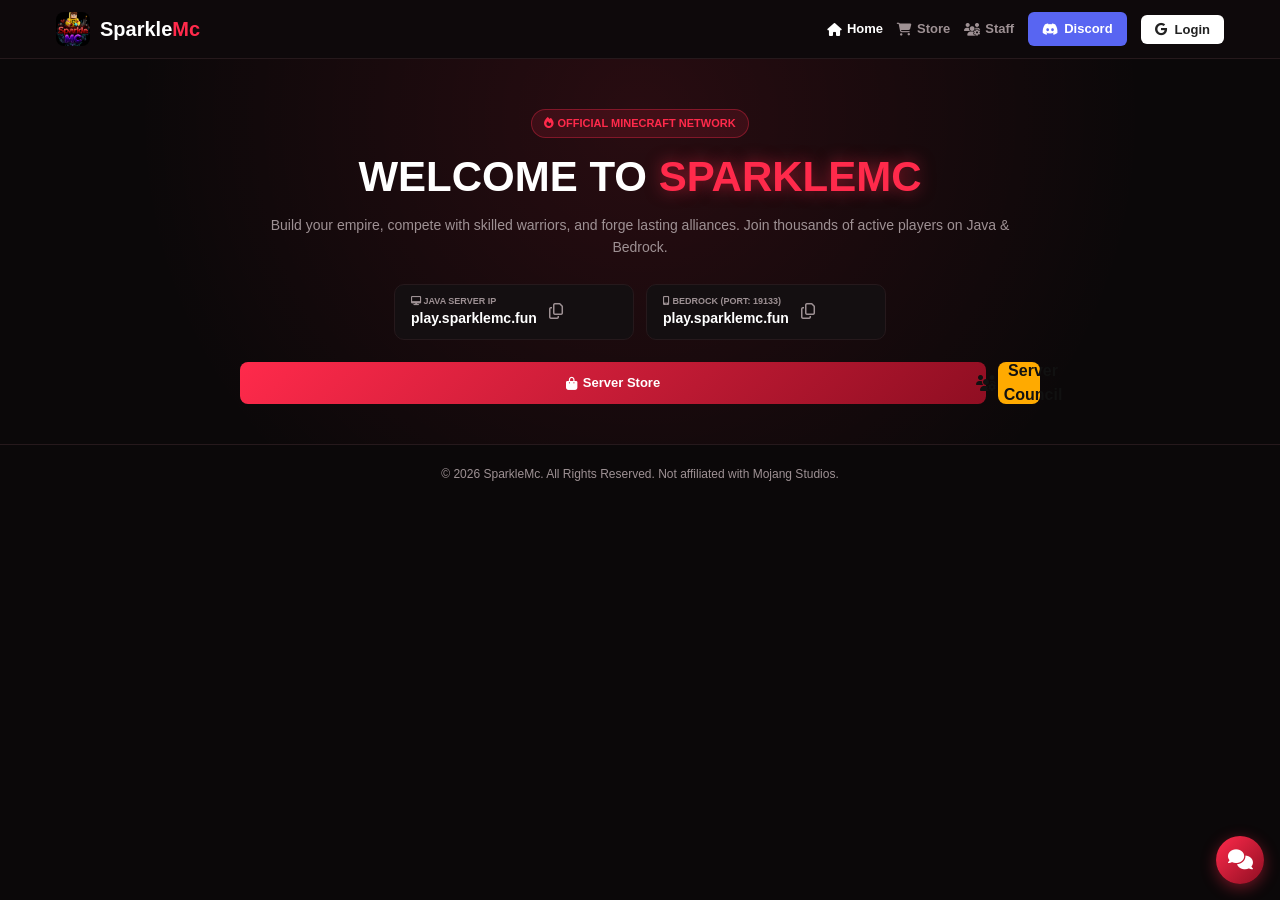
==== commit a678975e: "Update index.html" ====
--- a/index.html
+++ b/index.html
@@ -18,7 +18,10 @@
     <link rel="shortcut icon" href="logo.png">
 
     <link rel="stylesheet" href="https://cdnjs.cloudflare.com/ajax/libs/font-awesome/6.4.0/css/all.min.css">
-    <link rel="stylesheet" href="style.css?v=final_2.0">
+    <link rel="stylesheet" href="style.css?v=final_1.0">
+
+    <!-- Google Identity Services -->
+    <script src="https://accounts.google.com/gsi/client" async defer></script>
 </head>
 <body>
 
@@ -28,20 +31,15 @@
                 <img src="logo.png" alt="SparkleMc" class="brand-logo" onerror="this.style.display='none'">
                 <span>Sparkle<span class="highlight">Mc</span></span>
             </a>
-
-            <!-- 3 Lines Hamburger Menu Button for Mobile -->
-            <button class="nav-toggle-btn" onclick="toggleMobileNav()" aria-label="Toggle Navigation">
-                <i class="fas fa-bars"></i>
-            </button>
-
-            <nav class="nav-links" id="navLinks">
+            <nav class="nav-links">
                 <a href="index.html" class="nav-link active"><i class="fas fa-home"></i> Home</a>
                 <a href="store.html" class="nav-link"><i class="fas fa-shopping-cart"></i> Store</a>
                 <a href="staff.html" class="nav-link"><i class="fas fa-users-cog"></i> Staff</a>
                 <a href="https://discord.gg/62xxMq2NKv" target="_blank" class="nav-btn-discord">
                     <i class="fab fa-discord"></i> Discord
                 </a>
-
+                
+                <!-- Google Login Button Container -->
                 <div id="authContainer" class="nav-auth-wrap">
                     <button id="googleLoginBtn" class="google-auth-btn" onclick="triggerGoogleSignIn()">
                         <i class="fab fa-google"></i> Login
@@ -82,19 +80,14 @@
                 </div>
             </div>
 
-            <!-- Replaced Buttons: Login & Discord -->
             <div class="hero-cta-row">
-                <button onclick="triggerGoogleSignIn()" class="google-auth-btn cta-btn">
-                    <i class="fab fa-google"></i> Login With Google
-                </button>
-                <a href="https://discord.gg/62xxMq2NKv" target="_blank" class="nav-btn-discord cta-btn">
-                    <i class="fab fa-discord"></i> Join Discord
-                </a>
+                <a href="store.html" class="btn-purchase cta-btn"><i class="fas fa-shopping-bag"></i> Server Store</a>
+                <a href="staff.html" class="btn-info cta-btn-secondary"><i class="fas fa-users-cog"></i> Server Council</a>
             </div>
         </div>
     </section>
 
-    <!-- Global Live Public Chat -->
+    <!-- Global Live Public Chat (Only on Main Page) -->
     <div class="floating-chat">
         <div id="chatBox" class="chat-window">
             <div class="chat-header">
@@ -108,6 +101,7 @@
                 <div class="chat-bubble system">Live Global Chat active. Please login with Google to participate in chat!</div>
             </div>
             
+            <!-- Chat Login Prompt if not logged in -->
             <div id="chatAuthGate" class="chat-auth-gate">
                 <p>Sign in with Google to send messages</p>
                 <button class="google-auth-btn small-btn" onclick="triggerGoogleSignIn()">
@@ -125,35 +119,11 @@
         </button>
     </div>
 
-    <!-- Login Modal (Prompt Fallback) -->
-    <div id="loginModal" class="modal-backdrop">
-        <div class="pay-window auth-modal-box">
-            <button class="modal-close-btn" onclick="closeLoginModal()">&times;</button>
-            <i class="fab fa-google auth-big-icon"></i>
-            <h3 class="pay-modal-title">Sign In With Google</h3>
-            <p class="pay-modal-sub">Enter your details below to sync your profile across Chat and Store purchases.</p>
-            <form onsubmit="handleManualAuth(event)" class="order-form">
-                <div class="form-group">
-                    <label>Player Name / Minecraft IGN:</label>
-                    <input type="text" id="authNameInput" placeholder="e.g. FZBOY" required>
-                </div>
-                <div class="form-group">
-                    <label>Google Account Email Address:</label>
-                    <input type="email" id="authEmailInput" placeholder="e.g. yourname@gmail.com" required>
-                </div>
-                <button type="submit" class="btn-purchase full-width">
-                    <i class="fas fa-check-circle"></i> Complete Sign In
-                </button>
-            </form>
-        </div>
-    </div>
-
     <footer class="site-footer">
         <p>&copy; 2026 SparkleMc. All Rights Reserved. Not affiliated with Mojang Studios.</p>
     </footer>
 
     <script src="https://unpkg.com/mqtt/dist/mqtt.min.js"></script>
-    <script src="script.js?v=final_2.0"></script>
+    <script src="script.js?v=final_1.0"></script>
 </body>
-    </html>
-    
+</html>
--- a/style.css
+++ b/style.css
@@ -507,5 +507,4 @@
     .hero-cta-row { width: 100%; }
     .hero-cta-row a { width: 100%; text-align: center; justify-content: center; }
     .chat-window { width: 270px; height: 350px; }
-               }
-    
+}
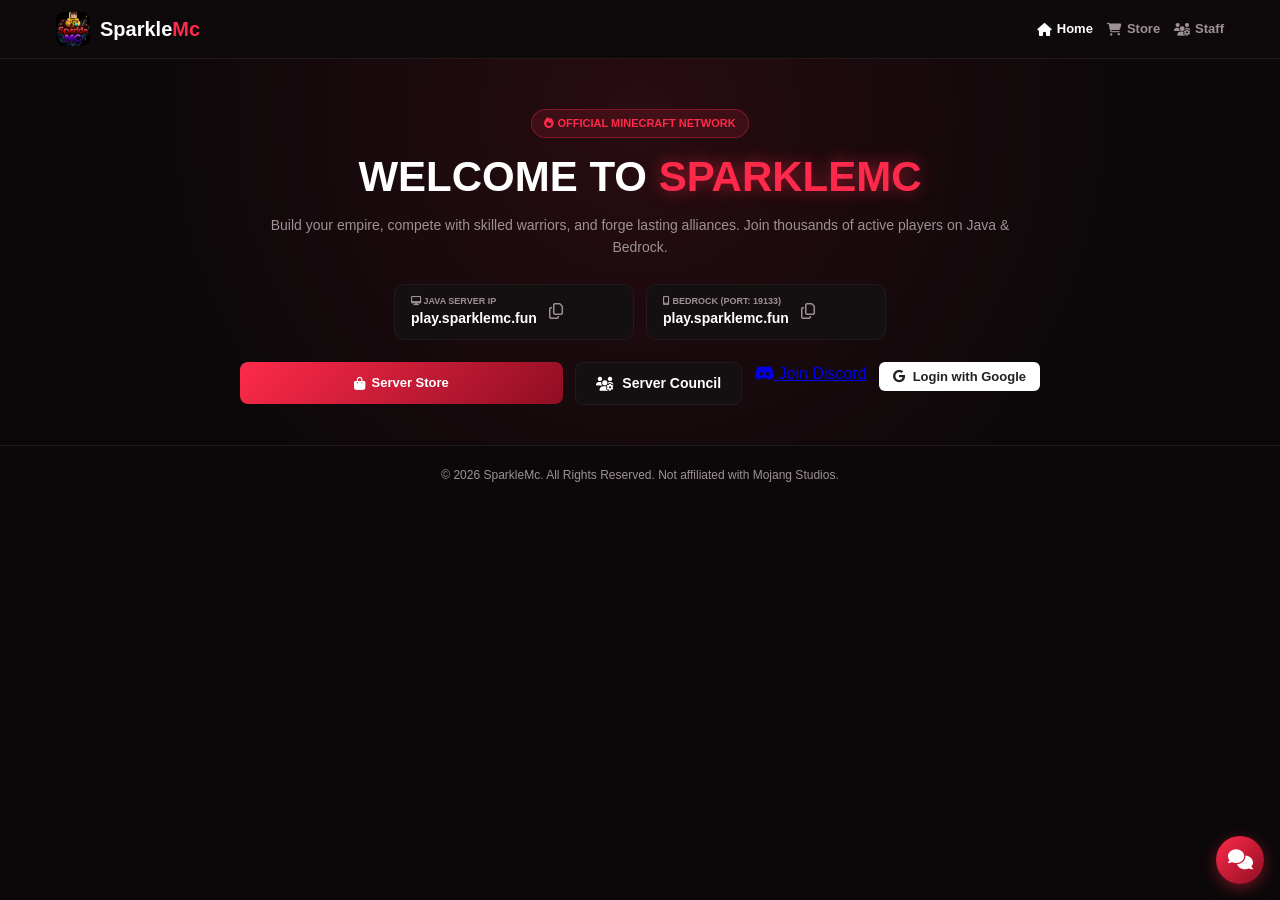
==== commit 3eacce80: "Revise styles and add Google Login and Discord links Updated stylesheet and script versioning. Added" ====
--- a/index.html
+++ b/index.html
@@ -18,7 +18,7 @@
     <link rel="shortcut icon" href="logo.png">
 
     <link rel="stylesheet" href="https://cdnjs.cloudflare.com/ajax/libs/font-awesome/6.4.0/css/all.min.css">
-    <link rel="stylesheet" href="style.css?v=final_1.0">
+    <link rel="stylesheet" href="style.css?v=final_2.0">
 
     <!-- Google Identity Services -->
     <script src="https://accounts.google.com/gsi/client" async defer></script>
@@ -35,21 +35,6 @@
                 <a href="index.html" class="nav-link active"><i class="fas fa-home"></i> Home</a>
                 <a href="store.html" class="nav-link"><i class="fas fa-shopping-cart"></i> Store</a>
                 <a href="staff.html" class="nav-link"><i class="fas fa-users-cog"></i> Staff</a>
-                <a href="https://discord.gg/62xxMq2NKv" target="_blank" class="nav-btn-discord">
-                    <i class="fab fa-discord"></i> Discord
-                </a>
-                
-                <!-- Google Login Button Container -->
-                <div id="authContainer" class="nav-auth-wrap">
-                    <button id="googleLoginBtn" class="google-auth-btn" onclick="triggerGoogleSignIn()">
-                        <i class="fab fa-google"></i> Login
-                    </button>
-                    <div id="userProfileChip" class="user-chip" style="display: none;">
-                        <img id="userAvatar" src="" alt="Avatar" class="user-chip-avatar">
-                        <span id="userNameText" class="user-chip-name"></span>
-                        <button class="logout-btn" onclick="logoutGoogle()" title="Logout"><i class="fas fa-sign-out-alt"></i></button>
-                    </div>
-                </div>
             </nav>
         </div>
     </header>
@@ -80,9 +65,29 @@
                 </div>
             </div>
 
+            <!-- Front Action Grid: Store, Staff, Discord & Google Login -->
             <div class="hero-cta-row">
-                <a href="store.html" class="btn-purchase cta-btn"><i class="fas fa-shopping-bag"></i> Server Store</a>
-                <a href="staff.html" class="btn-info cta-btn-secondary"><i class="fas fa-users-cog"></i> Server Council</a>
+                <a href="store.html" class="btn-purchase cta-btn">
+                    <i class="fas fa-shopping-bag"></i> Server Store
+                </a>
+                <a href="staff.html" class="cta-btn-secondary">
+                    <i class="fas fa-users-cog"></i> Server Council
+                </a>
+                <a href="https://discord.gg/62xxMq2NKv" target="_blank" class="cta-btn-discord">
+                    <i class="fab fa-discord"></i> Join Discord
+                </a>
+
+                <!-- Google Login Button (Front Hero Area) -->
+                <div id="authContainer" class="hero-auth-wrap">
+                    <button id="googleLoginBtn" class="google-auth-btn cta-btn-login" onclick="triggerGoogleSignIn()">
+                        <i class="fab fa-google"></i> Login with Google
+                    </button>
+                    <div id="userProfileChip" class="user-chip" style="display: none;">
+                        <img id="userAvatar" src="" alt="Avatar" class="user-chip-avatar">
+                        <span id="userNameText" class="user-chip-name"></span>
+                        <button class="logout-btn" onclick="logoutGoogle()" title="Logout"><i class="fas fa-sign-out-alt"></i></button>
+                    </div>
+                </div>
             </div>
         </div>
     </section>
@@ -101,9 +106,8 @@
                 <div class="chat-bubble system">Live Global Chat active. Please login with Google to participate in chat!</div>
             </div>
             
-            <!-- Chat Login Prompt if not logged in -->
             <div id="chatAuthGate" class="chat-auth-gate">
-                <p>Sign in with Google to send messages</p>
+                <p>Sign in with Google on the main page to send messages</p>
                 <button class="google-auth-btn small-btn" onclick="triggerGoogleSignIn()">
                     <i class="fab fa-google"></i> Sign In With Google
                 </button>
@@ -124,6 +128,6 @@
     </footer>
 
     <script src="https://unpkg.com/mqtt/dist/mqtt.min.js"></script>
-    <script src="script.js?v=final_1.0"></script>
+    <script src="script.js?v=final_2.0"></script>
 </body>
 </html>
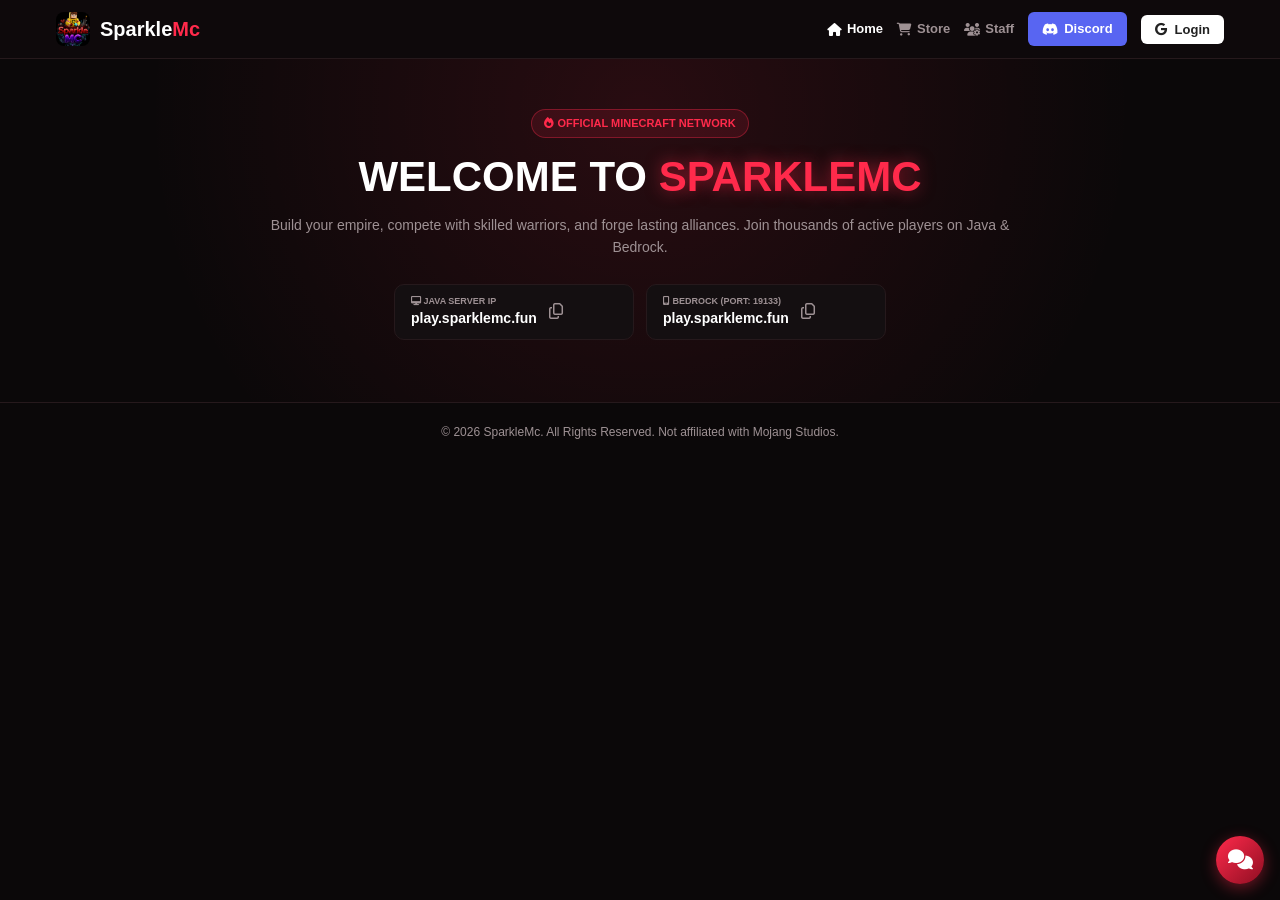
==== commit a2042d02: "Update index.html" ====
--- a/index.html
+++ b/index.html
@@ -35,6 +35,23 @@
                 <a href="index.html" class="nav-link active"><i class="fas fa-home"></i> Home</a>
                 <a href="store.html" class="nav-link"><i class="fas fa-shopping-cart"></i> Store</a>
                 <a href="staff.html" class="nav-link"><i class="fas fa-users-cog"></i> Staff</a>
+                
+                <!-- Discord Button (Sirf Main Page Par) -->
+                <a href="https://discord.gg/62xxMq2NKv" target="_blank" class="nav-btn-discord">
+                    <i class="fab fa-discord"></i> Discord
+                </a>
+                
+                <!-- Google Login Button (Sirf Main Page Par) -->
+                <div id="authContainer" class="nav-auth-wrap">
+                    <button id="googleLoginBtn" type="button" class="google-auth-btn" onclick="triggerGoogleSignIn()">
+                        <i class="fab fa-google"></i> Login
+                    </button>
+                    <div id="userProfileChip" class="user-chip" style="display: none;">
+                        <img id="userAvatar" src="" alt="Avatar" class="user-chip-avatar">
+                        <span id="userNameText" class="user-chip-name"></span>
+                        <button type="button" class="logout-btn" onclick="logoutGoogle()" title="Logout"><i class="fas fa-sign-out-alt"></i></button>
+                    </div>
+                </div>
             </nav>
         </div>
     </header>
@@ -45,6 +62,7 @@
             <h1 class="hero-heading">WELCOME TO <span class="text-glow">SPARKLEMC</span></h1>
             <p class="hero-subtext">Build your empire, compete with skilled warriors, and forge lasting alliances. Join thousands of active players on Java & Bedrock.</p>
 
+            <!-- Dual IP Boxes -->
             <div class="ip-row">
                 <div class="ip-card" onclick="copyIpAddress('play.sparklemc.fun', 'toastJava')">
                     <div class="ip-text">
@@ -64,31 +82,7 @@
                     <div id="toastBedrock" class="copy-alert">Copied!</div>
                 </div>
             </div>
-
-            <!-- Front Action Grid: Store, Staff, Discord & Google Login -->
-            <div class="hero-cta-row">
-                <a href="store.html" class="btn-purchase cta-btn">
-                    <i class="fas fa-shopping-bag"></i> Server Store
-                </a>
-                <a href="staff.html" class="cta-btn-secondary">
-                    <i class="fas fa-users-cog"></i> Server Council
-                </a>
-                <a href="https://discord.gg/62xxMq2NKv" target="_blank" class="cta-btn-discord">
-                    <i class="fab fa-discord"></i> Join Discord
-                </a>
-
-                <!-- Google Login Button (Front Hero Area) -->
-                <div id="authContainer" class="hero-auth-wrap">
-                    <button id="googleLoginBtn" class="google-auth-btn cta-btn-login" onclick="triggerGoogleSignIn()">
-                        <i class="fab fa-google"></i> Login with Google
-                    </button>
-                    <div id="userProfileChip" class="user-chip" style="display: none;">
-                        <img id="userAvatar" src="" alt="Avatar" class="user-chip-avatar">
-                        <span id="userNameText" class="user-chip-name"></span>
-                        <button class="logout-btn" onclick="logoutGoogle()" title="Logout"><i class="fas fa-sign-out-alt"></i></button>
-                    </div>
-                </div>
-            </div>
+            <!-- Front buttons store & staff yahan se remove kar diye gaye hain -->
         </div>
     </section>
 
@@ -107,8 +101,8 @@
             </div>
             
             <div id="chatAuthGate" class="chat-auth-gate">
-                <p>Sign in with Google on the main page to send messages</p>
-                <button class="google-auth-btn small-btn" onclick="triggerGoogleSignIn()">
+                <p>Sign in with Google to send messages</p>
+                <button type="button" class="google-auth-btn small-btn" onclick="triggerGoogleSignIn()">
                     <i class="fab fa-google"></i> Sign In With Google
                 </button>
             </div>
@@ -123,6 +117,9 @@
         </button>
     </div>
 
+    <!-- Hidden standard Google render div for reliable popup callback -->
+    <div id="g_id_onload" style="display:none"></div>
+
     <footer class="site-footer">
         <p>&copy; 2026 SparkleMc. All Rights Reserved. Not affiliated with Mojang Studios.</p>
     </footer>
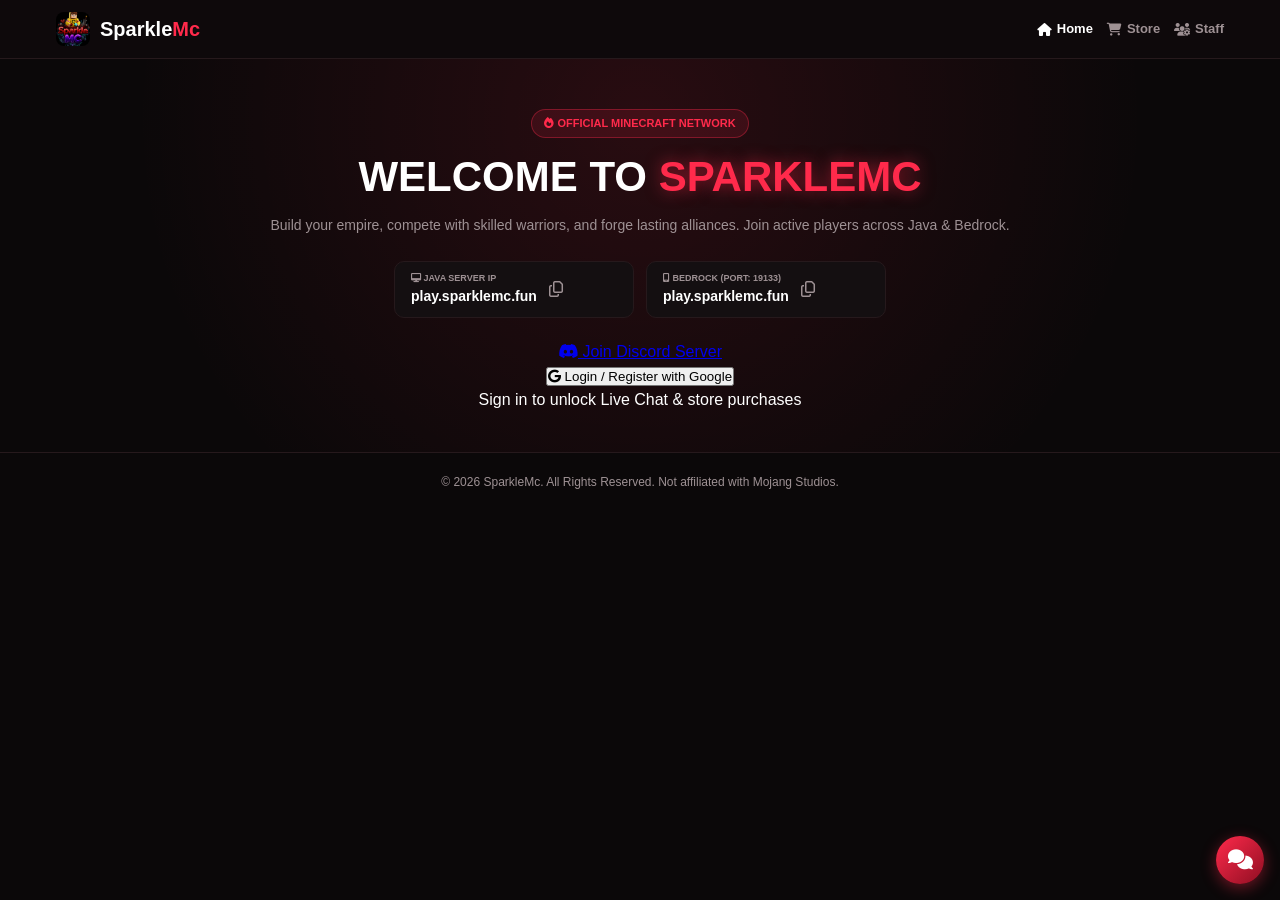
==== commit e787ff76: "Update index.html" ====
--- a/index.html
+++ b/index.html
@@ -18,13 +18,11 @@
     <link rel="shortcut icon" href="logo.png">
 
     <link rel="stylesheet" href="https://cdnjs.cloudflare.com/ajax/libs/font-awesome/6.4.0/css/all.min.css">
-    <link rel="stylesheet" href="style.css?v=final_2.0">
-
-    <!-- Google Identity Services -->
-    <script src="https://accounts.google.com/gsi/client" async defer></script>
+    <link rel="stylesheet" href="style.css?v=fresh_6.0">
 </head>
 <body>
 
+    <!-- Top Header: ONLY Home, Store, Staff -->
     <header class="site-header">
         <div class="nav-wrap">
             <a href="index.html" class="brand">
@@ -35,34 +33,18 @@
                 <a href="index.html" class="nav-link active"><i class="fas fa-home"></i> Home</a>
                 <a href="store.html" class="nav-link"><i class="fas fa-shopping-cart"></i> Store</a>
                 <a href="staff.html" class="nav-link"><i class="fas fa-users-cog"></i> Staff</a>
-                
-                <!-- Discord Button (Sirf Main Page Par) -->
-                <a href="https://discord.gg/62xxMq2NKv" target="_blank" class="nav-btn-discord">
-                    <i class="fab fa-discord"></i> Discord
-                </a>
-                
-                <!-- Google Login Button (Sirf Main Page Par) -->
-                <div id="authContainer" class="nav-auth-wrap">
-                    <button id="googleLoginBtn" type="button" class="google-auth-btn" onclick="triggerGoogleSignIn()">
-                        <i class="fab fa-google"></i> Login
-                    </button>
-                    <div id="userProfileChip" class="user-chip" style="display: none;">
-                        <img id="userAvatar" src="" alt="Avatar" class="user-chip-avatar">
-                        <span id="userNameText" class="user-chip-name"></span>
-                        <button type="button" class="logout-btn" onclick="logoutGoogle()" title="Logout"><i class="fas fa-sign-out-alt"></i></button>
-                    </div>
-                </div>
             </nav>
         </div>
     </header>
 
+    <!-- Main Page Hero Section -->
     <section class="hero-sec">
         <div class="hero-container">
             <div class="pill-badge"><i class="fas fa-fire"></i> OFFICIAL MINECRAFT NETWORK</div>
             <h1 class="hero-heading">WELCOME TO <span class="text-glow">SPARKLEMC</span></h1>
-            <p class="hero-subtext">Build your empire, compete with skilled warriors, and forge lasting alliances. Join thousands of active players on Java & Bedrock.</p>
+            <p class="hero-subtext">Build your empire, compete with skilled warriors, and forge lasting alliances. Join active players across Java & Bedrock.</p>
 
-            <!-- Dual IP Boxes -->
+            <!-- Server IP Cards -->
             <div class="ip-row">
                 <div class="ip-card" onclick="copyIpAddress('play.sparklemc.fun', 'toastJava')">
                     <div class="ip-text">
@@ -82,7 +64,38 @@
                     <div id="toastBedrock" class="copy-alert">Copied!</div>
                 </div>
             </div>
-            <!-- Front buttons store & staff yahan se remove kar diye gaye hain -->
+
+            <!-- Front Action Row: Discord Join & Login System directly under IP -->
+            <div class="main-action-stack">
+                <!-- Discord Join Button -->
+                <a href="https://discord.gg/62xxMq2NKv" target="_blank" class="hero-discord-btn">
+                    <i class="fab fa-discord"></i> Join Discord Server
+                </a>
+
+                <!-- Google Auth State Card / Button -->
+                <div id="heroAuthArea" class="hero-auth-box">
+                    <div id="loggedOutState">
+                        <button class="hero-login-btn" onclick="openAuthModal()">
+                            <i class="fab fa-google"></i> Login / Register with Google
+                        </button>
+                        <p class="auth-hint">Sign in to unlock Live Chat & store purchases</p>
+                    </div>
+
+                    <div id="loggedInState" style="display: none;">
+                        <div class="logged-user-card">
+                            <img id="userAvatarHero" src="" alt="Avatar" class="hero-user-avatar">
+                            <div class="hero-user-details">
+                                <span class="logged-greeting">Welcome back,</span>
+                                <strong id="userNameHero" class="user-display-name">Player</strong>
+                                <span id="userEmailHero" class="user-display-email">email@example.com</span>
+                            </div>
+                            <button class="hero-logout-btn" onclick="logoutGoogle()" title="Sign Out">
+                                <i class="fas fa-sign-out-alt"></i> Logout
+                            </button>
+                        </div>
+                    </div>
+                </div>
+            </div>
         </div>
     </section>
 
@@ -97,13 +110,14 @@
                 <button class="chat-close" onclick="toggleChat()">&times;</button>
             </div>
             <div class="chat-messages" id="chatMsgs">
-                <div class="chat-bubble system">Live Global Chat active. Please login with Google to participate in chat!</div>
+                <div class="chat-bubble system">Global live chat active. Messages are visible across all visitors in real-time.</div>
             </div>
             
+            <!-- Lock prompt if user not logged in -->
             <div id="chatAuthGate" class="chat-auth-gate">
-                <p>Sign in with Google to send messages</p>
-                <button type="button" class="google-auth-btn small-btn" onclick="triggerGoogleSignIn()">
-                    <i class="fab fa-google"></i> Sign In With Google
+                <p>Login with Google to send messages</p>
+                <button class="hero-login-btn small-auth-btn" onclick="openAuthModal()">
+                    <i class="fab fa-google"></i> Login to Chat
                 </button>
             </div>
 
@@ -117,14 +131,47 @@
         </button>
     </div>
 
-    <!-- Hidden standard Google render div for reliable popup callback -->
-    <div id="g_id_onload" style="display:none"></div>
+    <!-- Login / Register Modal Dialog -->
+    <div id="authModal" class="modal-backdrop">
+        <div class="auth-dialog">
+            <button class="modal-close-btn" onclick="closeAuthModal()">&times;</button>
+            <div class="auth-dialog-header">
+                <div class="auth-logo-badge"><i class="fab fa-google"></i></div>
+                <h3>Sign In with Google</h3>
+                <p>Connect your account for order tracking & chat privileges</p>
+            </div>
+
+            <div class="auth-form-body">
+                <div class="auth-tabs">
+                    <button class="auth-tab active" id="tabLogin" onclick="switchAuthMode('login')">Sign In</button>
+                    <button class="auth-tab" id="tabRegister" onclick="switchAuthMode('register')">Register</button>
+                </div>
+
+                <form onsubmit="handleGoogleAuthSubmit(event)">
+                    <div class="form-group" id="nameGroup" style="display: none;">
+                        <label>Your Name / Minecraft IGN:</label>
+                        <input type="text" id="authNameInput" placeholder="e.g. Steve_01">
+                    </div>
+                    <div class="form-group">
+                        <label>Google Account Email:</label>
+                        <input type="email" id="authEmailInput" placeholder="yourname@gmail.com" required>
+                    </div>
+
+                    <button type="submit" class="btn-purchase full-width" style="margin-top: 15px;">
+                        <i class="fab fa-google"></i> <span id="authSubmitText">Continue with Google</span>
+                    </button>
+                </form>
+
+                <p class="auth-disclaimer">Your email will be directly linked to order delivery tickets sent to <strong>fzboy2008@gmail.com</strong>.</p>
+            </div>
+        </div>
+    </div>
 
     <footer class="site-footer">
         <p>&copy; 2026 SparkleMc. All Rights Reserved. Not affiliated with Mojang Studios.</p>
     </footer>
 
     <script src="https://unpkg.com/mqtt/dist/mqtt.min.js"></script>
-    <script src="script.js?v=final_2.0"></script>
+    <script src="script.js?v=fresh_6.0"></script>
 </body>
 </html>
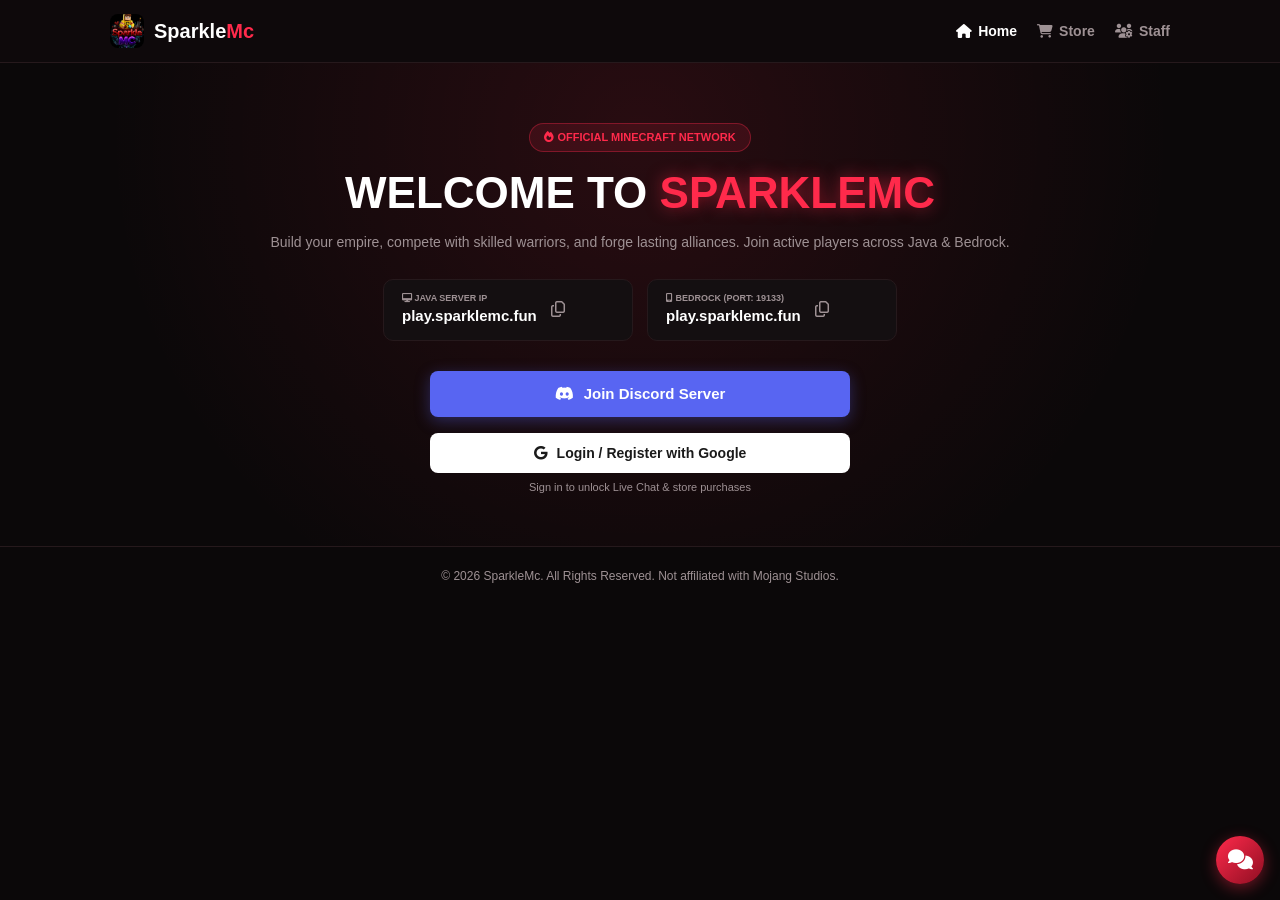
==== commit 673b913e: "Update index.html" ====
--- a/index.html
+++ b/index.html
@@ -172,6 +172,6 @@
     </footer>
 
     <script src="https://unpkg.com/mqtt/dist/mqtt.min.js"></script>
-    <script src="script.js?v=fresh_6.0"></script>
+<script src="script.js?v=auth_fixed_99"></script>
 </body>
 </html>
--- a/style.css
+++ b/style.css
@@ -30,7 +30,7 @@
 .text-glow { color: var(--crimson); text-shadow: 0 0 16px rgba(255, 42, 75, 0.55); }
 .gold-text { color: var(--gold); }
 
-/* Header & Navigation */
+/* --- Site Header & Navbar (Only Home, Store, Staff) --- */
 .site-header {
     background: rgba(15, 10, 12, 0.95);
     border-bottom: 1px solid var(--border-dim);
@@ -41,14 +41,12 @@
 }
 
 .nav-wrap {
-    max-width: 1200px;
+    max-width: 1100px;
     margin: 0 auto;
-    padding: 12px 16px;
+    padding: 14px 20px;
     display: flex;
     justify-content: space-between;
     align-items: center;
-    flex-wrap: wrap;
-    gap: 10px;
 }
 
 .brand {
@@ -63,121 +61,76 @@
 
 .brand-logo { width: 34px; height: 34px; border-radius: 8px; object-fit: cover; }
 .highlight { color: var(--crimson); }
-.nav-links { display: flex; align-items: center; gap: 14px; flex-wrap: wrap; }
+
+.nav-links {
+    display: flex;
+    align-items: center;
+    gap: 20px;
+}
 
 .nav-link {
     color: var(--text-muted);
     text-decoration: none;
-    font-weight: 600;
-    font-size: 13px;
-    display: flex;
-    align-items: center;
-    gap: 5px;
+    font-weight: 700;
+    font-size: 14px;
+    display: flex;
+    align-items: center;
+    gap: 6px;
     transition: 0.2s;
 }
 
 .nav-link:hover, .nav-link.active { color: #fff; }
 
-.nav-btn-discord {
-    background: #5865f2;
-    color: #fff;
-    text-decoration: none;
-    padding: 7px 14px;
-    border-radius: 6px;
-    font-weight: 700;
-    font-size: 13px;
-    display: inline-flex;
-    align-items: center;
-    justify-content: center;
-    gap: 6px;
-    transition: 0.2s;
-}
-
-.nav-btn-discord:hover { background: #4752c4; }
-
-/* Google Auth Buttons */
-.google-auth-btn {
-    background: #fff;
-    color: #222;
-    border: none;
-    padding: 7px 14px;
-    border-radius: 6px;
-    font-size: 13px;
-    font-weight: 700;
-    cursor: pointer;
-    display: inline-flex;
-    align-items: center;
-    gap: 8px;
-    transition: 0.2s;
-}
-
-.google-auth-btn:hover { background: #e0e0e0; }
-.small-btn { padding: 6px 12px; font-size: 12px; }
-
-.user-chip {
-    display: flex;
-    align-items: center;
-    gap: 8px;
-    background: var(--bg-surface-light);
-    border: 1px solid var(--border-dim);
-    padding: 4px 10px;
-    border-radius: 20px;
-}
-
-.user-chip-avatar { width: 24px; height: 24px; border-radius: 50%; }
-.user-chip-name { font-size: 12px; font-weight: 700; max-width: 90px; overflow: hidden; text-overflow: ellipsis; white-space: nowrap; }
-.logout-btn { background: none; border: none; color: var(--text-muted); cursor: pointer; font-size: 12px; }
-.logout-btn:hover { color: var(--crimson); }
-
-/* Hero Section */
+/* --- Hero Section & Layout --- */
 .hero-sec {
-    padding: 50px 16px 40px;
+    padding: 60px 16px 50px;
     text-align: center;
     background: radial-gradient(circle at 50% 15%, rgba(255, 42, 75, 0.12), transparent 70%);
 }
 
-.hero-container { max-width: 800px; margin: 0 auto; }
+.hero-container { max-width: 760px; margin: 0 auto; }
 
 .pill-badge {
     display: inline-block;
     background: rgba(255, 42, 75, 0.12);
     color: var(--crimson);
     border: 1px solid rgba(255, 42, 75, 0.35);
-    padding: 5px 12px;
+    padding: 5px 14px;
     border-radius: 20px;
     font-size: 11px;
     font-weight: 800;
-    margin-bottom: 14px;
-}
-
-.hero-heading { font-size: clamp(26px, 6vw, 42px); font-weight: 900; margin-bottom: 12px; line-height: 1.2; }
+    margin-bottom: 15px;
+}
+
+.hero-heading { font-size: clamp(28px, 6vw, 44px); font-weight: 900; margin-bottom: 12px; line-height: 1.2; }
 .hero-subtext { color: var(--text-muted); font-size: 14px; line-height: 1.6; margin-bottom: 25px; padding: 0 10px; }
 
-.ip-row { display: flex; justify-content: center; gap: 12px; flex-wrap: wrap; margin-bottom: 22px; }
+/* Server IP Cards */
+.ip-row { display: flex; justify-content: center; gap: 14px; flex-wrap: wrap; margin-bottom: 30px; }
 
 .ip-card {
     background: var(--bg-surface);
     border: 1px solid var(--border-dim);
-    padding: 10px 16px;
+    padding: 12px 18px;
     border-radius: 10px;
     display: flex;
     align-items: center;
-    gap: 12px;
+    gap: 14px;
     cursor: pointer;
     position: relative;
     transition: 0.2s;
-    min-width: 240px;
+    min-width: 250px;
 }
 
 .ip-card:hover { border-color: var(--crimson); box-shadow: 0 0 15px rgba(255, 42, 75, 0.2); }
 .ip-text { display: flex; flex-direction: column; text-align: left; }
 .platform-label { font-size: 9px; color: var(--text-muted); font-weight: 700; }
-.address { font-size: 14px; font-weight: 800; color: #fff; }
+.address { font-size: 15px; font-weight: 800; color: #fff; }
 .copy-icon { color: var(--text-muted); }
 
 .copy-alert {
     position: absolute;
-    top: -22px;
+    top: -24px;
     right: 12px;
     background: var(--crimson);
     color: #fff;
@@ -191,23 +144,91 @@
 }
 .copy-alert.show { opacity: 1; }
 
-.hero-cta-row { display: flex; justify-content: center; gap: 12px; flex-wrap: wrap; }
-.cta-btn { padding: 10px 22px; font-size: 14px; text-decoration: none; border-radius: 8px; }
-.cta-btn-secondary {
+/* Main Action Stack: Discord & Login Direct Under IP */
+.main-action-stack {
+    display: flex;
+    flex-direction: column;
+    align-items: center;
+    gap: 16px;
+    max-width: 420px;
+    margin: 0 auto;
+    width: 100%;
+}
+
+.hero-discord-btn {
+    background: #5865f2;
+    color: #fff;
+    text-decoration: none;
+    padding: 12px 24px;
+    border-radius: 8px;
+    font-weight: 800;
+    font-size: 15px;
+    width: 100%;
+    display: flex;
+    align-items: center;
+    justify-content: center;
+    gap: 10px;
+    transition: 0.2s;
+    box-shadow: 0 4px 15px rgba(88, 101, 242, 0.35);
+}
+
+.hero-discord-btn:hover { background: #4752c4; transform: translateY(-2px); }
+
+.hero-auth-box { width: 100%; }
+
+.hero-login-btn {
+    background: #ffffff;
+    color: #1a1a1a;
+    border: none;
+    padding: 12px 24px;
+    border-radius: 8px;
+    font-weight: 800;
+    font-size: 14px;
+    width: 100%;
+    display: flex;
+    align-items: center;
+    justify-content: center;
+    gap: 10px;
+    cursor: pointer;
+    transition: 0.2s;
+}
+
+.hero-login-btn:hover { background: #f0f0f0; transform: translateY(-2px); }
+.auth-hint { font-size: 11px; color: var(--text-muted); margin-top: 6px; }
+
+/* Logged-In User Profile Card */
+.logged-user-card {
     background: var(--bg-surface);
     border: 1px solid var(--border-dim);
-    color: #fff;
-    padding: 10px 20px;
+    border-radius: 10px;
+    padding: 12px 16px;
+    display: flex;
+    align-items: center;
+    gap: 12px;
+    text-align: left;
+}
+
+.hero-user-avatar { width: 44px; height: 44px; border-radius: 50%; border: 2px solid var(--crimson); }
+.hero-user-details { display: flex; flex-direction: column; flex: 1; overflow: hidden; }
+.logged-greeting { font-size: 10px; color: var(--text-muted); text-transform: uppercase; font-weight: 700; }
+.user-display-name { font-size: 15px; color: #fff; font-weight: 800; white-space: nowrap; overflow: hidden; text-overflow: ellipsis; }
+.user-display-email { font-size: 11px; color: var(--text-muted); white-space: nowrap; overflow: hidden; text-overflow: ellipsis; }
+
+.hero-logout-btn {
+    background: rgba(255, 42, 75, 0.15);
+    border: 1px solid var(--crimson);
+    color: var(--crimson);
+    padding: 6px 12px;
+    border-radius: 6px;
     font-weight: 700;
-    font-size: 14px;
-    text-decoration: none;
-    border-radius: 8px;
-    display: inline-flex;
-    align-items: center;
-    gap: 8px;
-}
-
-/* Store Section */
+    font-size: 11px;
+    cursor: pointer;
+    transition: 0.2s;
+}
+
+.hero-logout-btn:hover { background: var(--crimson); color: #fff; }
+
+/* --- Store Section --- */
 .store-sec { max-width: 1200px; margin: 30px auto; padding: 0 16px; }
 .section-title-wrap { text-align: center; margin-bottom: 25px; }
 .section-title-wrap .title { font-size: 28px; font-weight: 900; }
@@ -414,7 +435,7 @@
 .locked-card { opacity: 0.6; cursor: not-allowed; }
 .locked-card:hover { transform: none; border-color: var(--border-dim); }
 
-/* Modals */
+/* --- Modals --- */
 .modal-backdrop {
     display: none;
     position: fixed;
@@ -424,19 +445,19 @@
     z-index: 9999;
     align-items: center;
     justify-content: center;
-    padding: 12px;
+    padding: 14px;
 }
 
 .modal-close-btn { position: absolute; top: 12px; right: 14px; background: none; border: none; color: var(--text-muted); font-size: 24px; cursor: pointer; }
 .modal-close-btn:hover { color: #fff; }
 
-.info-window, .pay-window {
+.info-window, .pay-window, .auth-dialog {
     background: var(--bg-surface);
     border: 1px solid var(--border-dim);
     border-radius: 14px;
     width: 100%;
     max-width: 420px;
-    padding: 20px;
+    padding: 22px;
     position: relative;
     max-height: 88vh;
     overflow-y: auto;
@@ -455,7 +476,7 @@
 /* QR & Ticket Form */
 .pay-modal-title { font-size: 20px; margin-bottom: 4px; }
 .pay-modal-sub { font-size: 13px; color: var(--text-muted); margin-bottom: 12px; }
-.verified-user-badge { font-size: 12px; color: var(--text-muted); background: var(--bg-dark); padding: 4px 10px; border-radius: 6px; margin-bottom: 12px; display: inline-block; }
+.verified-user-badge { font-size: 12px; color: #fff; background: var(--bg-dark); border: 1px solid var(--border-dim); padding: 5px 12px; border-radius: 6px; margin-bottom: 12px; display: inline-flex; align-items: center; gap: 6px; }
 
 .qr-container { margin-bottom: 14px; }
 .qr-code-img { width: 160px !important; height: 160px !important; border-radius: 8px; border: 2px solid var(--crimson); padding: 4px; background: #fff; margin: 0 auto 8px; }
@@ -463,9 +484,9 @@
 .payable-badge { margin-top: 6px; font-size: 15px; font-weight: 800; color: var(--crimson); }
 
 .order-form { text-align: left; margin-top: 12px; }
-.form-group { margin-bottom: 10px; }
+.form-group { margin-bottom: 12px; }
 .form-group label { display: block; font-size: 11px; color: var(--text-muted); margin-bottom: 4px; font-weight: 700; }
-.form-group input { width: 100%; background: var(--bg-dark); border: 1px solid var(--border-dim); padding: 9px 12px; border-radius: 6px; color: #fff; font-size: 13px; outline: none; }
+.form-group input { width: 100%; background: var(--bg-dark); border: 1px solid var(--border-dim); padding: 10px 12px; border-radius: 6px; color: #fff; font-size: 13px; outline: none; }
 .form-group input:focus { border-color: var(--crimson); }
 
 .status-icon { font-size: 40px; margin-bottom: 10px; text-align: center; }
@@ -474,10 +495,21 @@
 .order-summary-box div { display: flex; justify-content: space-between; padding: 3px 0; }
 .tag-pending { background: #ff9800; color: #000; font-size: 10px; font-weight: 800; padding: 2px 6px; border-radius: 4px; }
 
+/* Auth Dialog */
+.auth-dialog-header { text-align: center; margin-bottom: 20px; }
+.auth-logo-badge { width: 50px; height: 50px; background: #fff; color: #222; border-radius: 50%; display: flex; align-items: center; justify-content: center; font-size: 24px; margin: 0 auto 12px; }
+.auth-dialog-header h3 { font-size: 20px; margin-bottom: 4px; }
+.auth-dialog-header p { font-size: 12px; color: var(--text-muted); }
+
+.auth-tabs { display: flex; gap: 8px; margin-bottom: 16px; }
+.auth-tab { flex: 1; background: var(--bg-dark); border: 1px solid var(--border-dim); color: var(--text-muted); padding: 8px; border-radius: 6px; font-weight: 700; font-size: 12px; cursor: pointer; }
+.auth-tab.active { background: var(--crimson-dark); color: #fff; border-color: var(--crimson); }
+.auth-disclaimer { font-size: 11px; color: var(--text-muted); text-align: center; margin-top: 14px; line-height: 1.4; }
+
 /* Real-Time Live Chat */
 .floating-chat { position: fixed; bottom: 16px; right: 16px; z-index: 999; }
 .chat-toggle-btn { background: linear-gradient(135deg, var(--crimson), var(--crimson-dark)); border: none; width: 48px; height: 48px; border-radius: 50%; color: #fff; font-size: 20px; cursor: pointer; box-shadow: 0 4px 15px rgba(255, 42, 75, 0.4); display: flex; align-items: center; justify-content: center; }
-.chat-window { display: none; position: absolute; bottom: 60px; right: 0; width: 300px; height: 380px; background: var(--bg-surface); border: 1px solid var(--border-dim); border-radius: 12px; box-shadow: 0 10px 30px rgba(0,0,0,0.85); flex-direction: column; overflow: hidden; }
+.chat-window { display: none; position: absolute; bottom: 60px; right: 0; width: 310px; height: 390px; background: var(--bg-surface); border: 1px solid var(--border-dim); border-radius: 12px; box-shadow: 0 10px 30px rgba(0,0,0,0.85); flex-direction: column; overflow: hidden; }
 .chat-header { background: var(--bg-surface-light); border-bottom: 1px solid var(--border-dim); padding: 10px 14px; display: flex; justify-content: space-between; align-items: center; }
 .chat-header-info { display: flex; align-items: center; gap: 8px; font-size: 12px; }
 .online-indicator { width: 8px; height: 8px; background: #2ecc71; border-radius: 50%; box-shadow: 0 0 6px #2ecc71; }
@@ -491,6 +523,7 @@
 
 .chat-auth-gate { padding: 14px; text-align: center; background: var(--bg-dark); border-top: 1px solid var(--border-dim); }
 .chat-auth-gate p { font-size: 11px; color: var(--text-muted); margin-bottom: 8px; }
+.small-auth-btn { width: auto; display: inline-flex; padding: 6px 14px; font-size: 12px; }
 
 .chat-input-row { display: flex; border-top: 1px solid var(--border-dim); background: var(--bg-dark); }
 .chat-input-row input { flex: 1; background: none; border: none; padding: 8px 10px; color: #fff; font-size: 12px; outline: none; }
@@ -498,13 +531,12 @@
 
 .site-footer { text-align: center; padding: 20px; border-top: 1px solid var(--border-dim); color: var(--text-muted); font-size: 12px; }
 
-/* Phone & Mobile Specific Tweaks (No Text Overlapping) */
+/* Phone & Mobile Specific Tweaks */
 @media (max-width: 600px) {
-    .nav-wrap { justify-content: center; }
-    .nav-links { justify-content: center; width: 100%; gap: 10px; }
+    .nav-wrap { justify-content: space-between; }
+    .nav-links { gap: 14px; }
     .hero-heading { font-size: 26px; }
     .ip-card { min-width: 100%; }
-    .hero-cta-row { width: 100%; }
-    .hero-cta-row a { width: 100%; text-align: center; justify-content: center; }
-    .chat-window { width: 270px; height: 350px; }
-}
+    .main-action-stack { width: 100%; }
+    .chat-window { width: 280px; height: 350px; }
+}
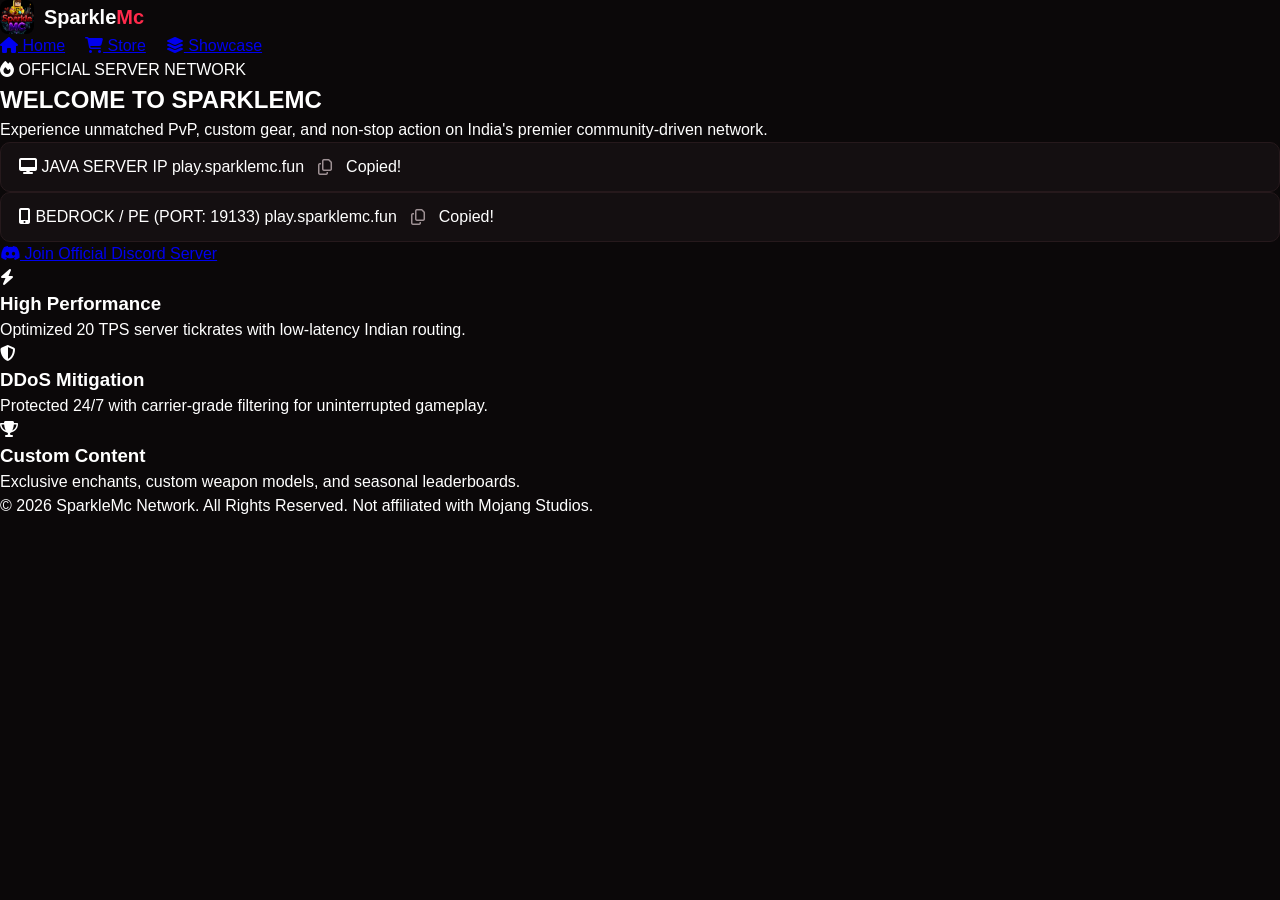
==== commit 9f30a09d: "Update index.html" ====
--- a/index.html
+++ b/index.html
@@ -4,174 +4,90 @@
     <meta charset="UTF-8">
     <meta name="viewport" content="width=device-width, initial-scale=1.0">
     <title>SparkleMc</title>
-
-    <meta name="description" content="SparkleMc is India's premier Minecraft network. Connect with an active community, battle rivals, and explore legendary realms. Join now via play.sparklemc.fun.">
+    <meta name="description" content="SparkleMc — India's premier competitive Minecraft network. Java: play.sparklemc.fun | Bedrock Port: 19133.">
+    
     <meta property="og:type" content="website">
     <meta property="og:title" content="SparkleMc">
-    <meta property="og:description" content="India's premier Minecraft network. Connect now via play.sparklemc.fun (Bedrock Port: 19133).">
+    <meta property="og:description" content="India's premier competitive Minecraft network. Join now!">
     <meta property="og:image" content="https://www.sparklemc.fun/logo.png">
     <meta name="theme-color" content="#ff2a4b">
 
-    <link rel="icon" type="image/png" sizes="32x32" href="logo.png">
-    <link rel="icon" type="image/png" sizes="192x192" href="logo.png">
-    <link rel="apple-touch-icon" href="logo.png">
-    <link rel="shortcut icon" href="logo.png">
-
+    <link rel="icon" type="image/png" href="logo.png">
     <link rel="stylesheet" href="https://cdnjs.cloudflare.com/ajax/libs/font-awesome/6.4.0/css/all.min.css">
-    <link rel="stylesheet" href="style.css?v=fresh_6.0">
+    <link rel="stylesheet" href="style.css?v=v0_1">
 </head>
 <body>
 
-    <!-- Top Header: ONLY Home, Store, Staff -->
-    <header class="site-header">
-        <div class="nav-wrap">
+    <header class="navbar">
+        <div class="nav-container">
             <a href="index.html" class="brand">
-                <img src="logo.png" alt="SparkleMc" class="brand-logo" onerror="this.style.display='none'">
+                <img src="logo.png" alt="SparkleMc Logo" class="brand-logo" onerror="this.style.display='none'">
                 <span>Sparkle<span class="highlight">Mc</span></span>
             </a>
             <nav class="nav-links">
-                <a href="index.html" class="nav-link active"><i class="fas fa-home"></i> Home</a>
-                <a href="store.html" class="nav-link"><i class="fas fa-shopping-cart"></i> Store</a>
-                <a href="staff.html" class="nav-link"><i class="fas fa-users-cog"></i> Staff</a>
+                <a href="index.html" class="nav-item active"><i class="fas fa-home"></i> Home</a>
+                <a href="store.html" class="nav-item"><i class="fas fa-shopping-cart"></i> Store</a>
+                <a href="showcase.html" class="nav-item"><i class="fas fa-layer-group"></i> Showcase</a>
             </nav>
         </div>
     </header>
 
-    <!-- Main Page Hero Section -->
-    <section class="hero-sec">
-        <div class="hero-container">
-            <div class="pill-badge"><i class="fas fa-fire"></i> OFFICIAL MINECRAFT NETWORK</div>
-            <h1 class="hero-heading">WELCOME TO <span class="text-glow">SPARKLEMC</span></h1>
-            <p class="hero-subtext">Build your empire, compete with skilled warriors, and forge lasting alliances. Join active players across Java & Bedrock.</p>
+    <section class="hero-section">
+        <div class="hero-wrap">
+            <div class="server-badge"><i class="fas fa-fire"></i> OFFICIAL SERVER NETWORK</div>
+            <h1 class="hero-title">WELCOME TO <span class="glow-text">SPARKLEMC</span></h1>
+            <p class="hero-desc">Experience unmatched PvP, custom gear, and non-stop action on India's premier community-driven network.</p>
 
-            <!-- Server IP Cards -->
-            <div class="ip-row">
-                <div class="ip-card" onclick="copyIpAddress('play.sparklemc.fun', 'toastJava')">
-                    <div class="ip-text">
-                        <span class="platform-label"><i class="fas fa-desktop"></i> JAVA SERVER IP</span>
-                        <span class="address">play.sparklemc.fun</span>
+            <div class="ip-container">
+                <div class="ip-card" onclick="copyIp('play.sparklemc.fun', 'toastJava')">
+                    <div class="ip-meta">
+                        <span class="platform"><i class="fas fa-desktop"></i> JAVA SERVER IP</span>
+                        <span class="ip-val">play.sparklemc.fun</span>
                     </div>
-                    <span class="copy-icon"><i class="far fa-copy"></i></span>
-                    <div id="toastJava" class="copy-alert">Copied!</div>
+                    <i class="far fa-copy copy-icon"></i>
+                    <span id="toastJava" class="copy-toast">Copied!</span>
                 </div>
 
-                <div class="ip-card" onclick="copyIpAddress('play.sparklemc.fun:19133', 'toastBedrock')">
-                    <div class="ip-text">
-                        <span class="platform-label"><i class="fas fa-mobile-alt"></i> BEDROCK (PORT: 19133)</span>
-                        <span class="address">play.sparklemc.fun</span>
+                <div class="ip-card" onclick="copyIp('play.sparklemc.fun:19133', 'toastBedrock')">
+                    <div class="ip-meta">
+                        <span class="platform"><i class="fas fa-mobile-alt"></i> BEDROCK / PE (PORT: 19133)</span>
+                        <span class="ip-val">play.sparklemc.fun</span>
                     </div>
-                    <span class="copy-icon"><i class="far fa-copy"></i></span>
-                    <div id="toastBedrock" class="copy-alert">Copied!</div>
+                    <i class="far fa-copy copy-icon"></i>
+                    <span id="toastBedrock" class="copy-toast">Copied!</span>
                 </div>
             </div>
 
-            <!-- Front Action Row: Discord Join & Login System directly under IP -->
-            <div class="main-action-stack">
-                <!-- Discord Join Button -->
-                <a href="https://discord.gg/62xxMq2NKv" target="_blank" class="hero-discord-btn">
-                    <i class="fab fa-discord"></i> Join Discord Server
+            <div class="action-stack">
+                <a href="https://discord.gg/62xxMq2NKv" target="_blank" class="btn-discord-join">
+                    <i class="fab fa-discord"></i> Join Official Discord Server
                 </a>
+            </div>
 
-                <!-- Google Auth State Card / Button -->
-                <div id="heroAuthArea" class="hero-auth-box">
-                    <div id="loggedOutState">
-                        <button class="hero-login-btn" onclick="openAuthModal()">
-                            <i class="fab fa-google"></i> Login / Register with Google
-                        </button>
-                        <p class="auth-hint">Sign in to unlock Live Chat & store purchases</p>
-                    </div>
-
-                    <div id="loggedInState" style="display: none;">
-                        <div class="logged-user-card">
-                            <img id="userAvatarHero" src="" alt="Avatar" class="hero-user-avatar">
-                            <div class="hero-user-details">
-                                <span class="logged-greeting">Welcome back,</span>
-                                <strong id="userNameHero" class="user-display-name">Player</strong>
-                                <span id="userEmailHero" class="user-display-email">email@example.com</span>
-                            </div>
-                            <button class="hero-logout-btn" onclick="logoutGoogle()" title="Sign Out">
-                                <i class="fas fa-sign-out-alt"></i> Logout
-                            </button>
-                        </div>
-                    </div>
+            <div class="features-grid">
+                <div class="feat-card">
+                    <i class="fas fa-bolt feat-icon"></i>
+                    <h3>High Performance</h3>
+                    <p>Optimized 20 TPS server tickrates with low-latency Indian routing.</p>
+                </div>
+                <div class="feat-card">
+                    <i class="fas fa-shield-alt feat-icon"></i>
+                    <h3>DDoS Mitigation</h3>
+                    <p>Protected 24/7 with carrier-grade filtering for uninterrupted gameplay.</p>
+                </div>
+                <div class="feat-card">
+                    <i class="fas fa-trophy feat-icon"></i>
+                    <h3>Custom Content</h3>
+                    <p>Exclusive enchants, custom weapon models, and seasonal leaderboards.</p>
                 </div>
             </div>
         </div>
     </section>
 
-    <!-- Global Live Public Chat (Only on Main Page) -->
-    <div class="floating-chat">
-        <div id="chatBox" class="chat-window">
-            <div class="chat-header">
-                <div class="chat-header-info">
-                    <div class="online-indicator"></div>
-                    <strong>Public Live Chat</strong>
-                </div>
-                <button class="chat-close" onclick="toggleChat()">&times;</button>
-            </div>
-            <div class="chat-messages" id="chatMsgs">
-                <div class="chat-bubble system">Global live chat active. Messages are visible across all visitors in real-time.</div>
-            </div>
-            
-            <!-- Lock prompt if user not logged in -->
-            <div id="chatAuthGate" class="chat-auth-gate">
-                <p>Login with Google to send messages</p>
-                <button class="hero-login-btn small-auth-btn" onclick="openAuthModal()">
-                    <i class="fab fa-google"></i> Login to Chat
-                </button>
-            </div>
-
-            <form id="chatForm" class="chat-input-row" onsubmit="sendGlobalChat(event)" style="display: none;">
-                <input type="text" id="chatInput" placeholder="Send a message to everyone..." autocomplete="off" required>
-                <button type="submit"><i class="fas fa-paper-plane"></i></button>
-            </form>
-        </div>
-        <button class="chat-toggle-btn" onclick="toggleChat()" title="Global Chat">
-            <i class="fas fa-comments"></i>
-        </button>
-    </div>
-
-    <!-- Login / Register Modal Dialog -->
-    <div id="authModal" class="modal-backdrop">
-        <div class="auth-dialog">
-            <button class="modal-close-btn" onclick="closeAuthModal()">&times;</button>
-            <div class="auth-dialog-header">
-                <div class="auth-logo-badge"><i class="fab fa-google"></i></div>
-                <h3>Sign In with Google</h3>
-                <p>Connect your account for order tracking & chat privileges</p>
-            </div>
-
-            <div class="auth-form-body">
-                <div class="auth-tabs">
-                    <button class="auth-tab active" id="tabLogin" onclick="switchAuthMode('login')">Sign In</button>
-                    <button class="auth-tab" id="tabRegister" onclick="switchAuthMode('register')">Register</button>
-                </div>
-
-                <form onsubmit="handleGoogleAuthSubmit(event)">
-                    <div class="form-group" id="nameGroup" style="display: none;">
-                        <label>Your Name / Minecraft IGN:</label>
-                        <input type="text" id="authNameInput" placeholder="e.g. Steve_01">
-                    </div>
-                    <div class="form-group">
-                        <label>Google Account Email:</label>
-                        <input type="email" id="authEmailInput" placeholder="yourname@gmail.com" required>
-                    </div>
-
-                    <button type="submit" class="btn-purchase full-width" style="margin-top: 15px;">
-                        <i class="fab fa-google"></i> <span id="authSubmitText">Continue with Google</span>
-                    </button>
-                </form>
-
-                <p class="auth-disclaimer">Your email will be directly linked to order delivery tickets sent to <strong>fzboy2008@gmail.com</strong>.</p>
-            </div>
-        </div>
-    </div>
-
-    <footer class="site-footer">
-        <p>&copy; 2026 SparkleMc. All Rights Reserved. Not affiliated with Mojang Studios.</p>
+    <footer class="footer">
+        <p>&copy; 2026 SparkleMc Network. All Rights Reserved. Not affiliated with Mojang Studios.</p>
     </footer>
 
-    <script src="https://unpkg.com/mqtt/dist/mqtt.min.js"></script>
-<script src="script.js?v=auth_fixed_99"></script>
+    <script src="script.js?v=v0_1"></script>
 </body>
 </html>
